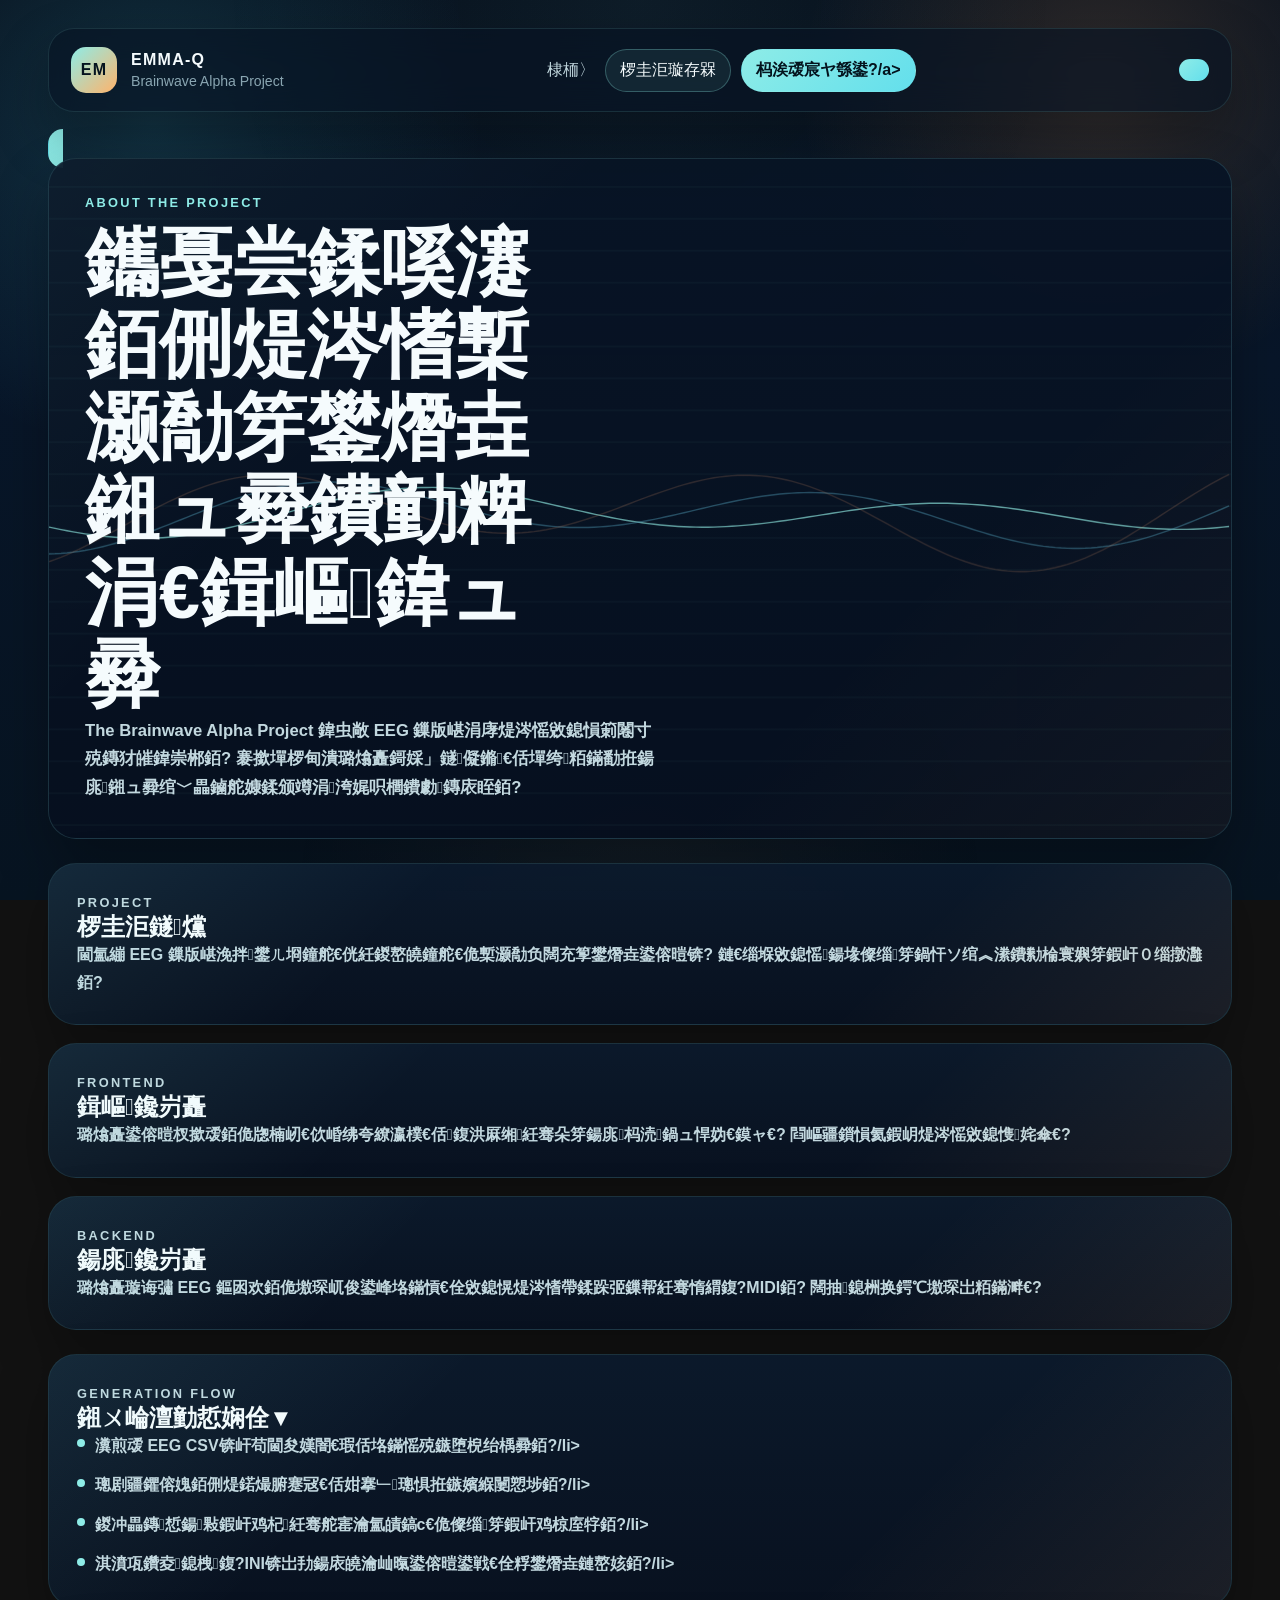
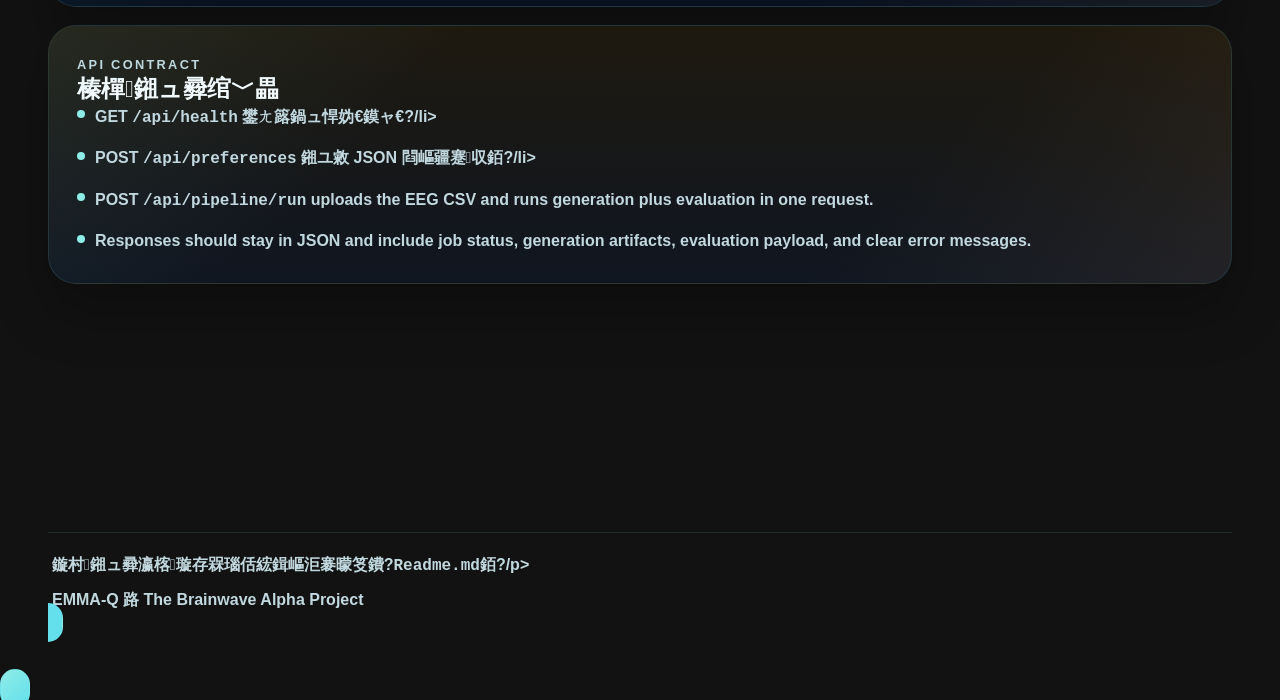
==== about.html @ f320ea66 "Initial frontend deploy-ready commit" ====
﻿<!DOCTYPE html>
<html lang="zh-CN">
<head>
    <meta charset="UTF-8">
    <meta name="viewport" content="width=device-width, initial-scale=1.0">
    <meta name="description" content="EMMA-Q 椤圭洰璇存槑涓庢帴鍙ｇ害瀹?>
    <title>EMMA-Q | 椤圭洰璇存槑</title>
    <link rel="icon" href="favicon.ico" type="image/x-icon">
    <link rel="stylesheet" href="styles.css">
    <script src="app.js" defer></script>
</head>
<body class="page page-about">
    <div class="page-shell">
        <header class="site-header">
            <a class="brand" href="welcome.html" aria-label="EMMA-Q 棣栭〉">
                <span class="brand-mark">EM</span>
                <span class="brand-copy">
                    <strong>EMMA-Q</strong>
                    <span>Brainwave Alpha Project</span>
                </span>
            </a>
            <nav class="site-nav" aria-label="涓诲鑸?>
                <a class="nav-link" href="welcome.html">棣栭〉</a>
                <a class="nav-link is-current" href="about.html" aria-current="page">椤圭洰璇存槑</a>
                <a class="nav-link nav-link--cta" href="preferences.html">杩涘叆宸ヤ綔鍙?/a>
            </nav>
        </header>

        <main class="site-main">
            <section class="page-hero page-hero--compact">
                <canvas class="hero-canvas" data-wave-canvas aria-hidden="true"></canvas>
                <div class="hero-grid hero-grid--single">
                    <div class="hero-copy" data-reveal>
                        <p class="eyebrow">About The Project</p>
                        <h1>鑴戞尝鍒嗘瀽銆侀煶涔愭槧灏勪笌鐢熸垚鎺ュ彛鐨勭粺涓€鍓嶇鍏ュ彛</h1>
                        <p class="hero-text">
                            The Brainwave Alpha Project 鍏虫敞 EEG 鏁版嵁涓庨煶涔愮敓鎴愪箣闂寸殑鏄犲皠鍏崇郴銆?                            褰撳墠椤甸潰璐熻矗鎶婇」鐩儗鏅€佸墠绔粨鏋勫拰鍚庣鎺ュ彛绾﹀畾鏀舵嫝鍒颁竴涓洿娓呮櫚鐨勮鏄庡眰銆?                        </p>
                    </div>
                </div>
            </section>

            <section class="content-section panel-grid panel-grid--three">
                <article class="panel-card" data-reveal>
                    <p class="eyebrow">Project</p>
                    <h2>椤圭洰鐩爣</h2>
                    <p>
                        閫氳繃 EEG 鏁版嵁浼拌鐢ㄦ埛鐘舵€侊紝鍐嶅皢鐘舵€佹槧灏勪负闊充箰鐢熸垚鍙傛暟锛?                        鏈€缁堢敓鎴愮鍚堟儏缁笌鍋忓ソ绾︽潫鐨勬棆寰嬩笌鍜屽０缁撴灉銆?                    </p>
                </article>
                <article class="panel-card" data-reveal>
                    <p class="eyebrow">Frontend</p>
                    <h2>鍓嶇鑱岃矗</h2>
                    <p>
                        璐熻矗鍙傛暟杈撳叆銆佹牎楠屻€佽崏绋夸繚瀛樸€佸鍑洪厤缃紝骞朵笌鍚庣杩涜鍋ュ悍妫€鏌ャ€?                        閰嶇疆鎻愪氦鍜岄煶涔愮敓鎴愯姹傘€?                    </p>
                </article>
                <article class="panel-card" data-reveal>
                    <p class="eyebrow">Backend</p>
                    <h2>鍚庣鑱岃矗</h2>
                    <p>
                        璐熻矗璇诲彇 EEG 鏂囦欢銆佹墽琛屼俊鍙峰垎鏋愩€佺敓鎴愰煶涔愭帶鍒跺弬鏁帮紝骞惰緭鍑?MIDI銆?                        闊抽鎴栦换鍔℃墽琛岀粨鏋溿€?                    </p>
                </article>
            </section>

            <section class="content-section split-section">
                <article class="panel-card" data-reveal>
                    <p class="eyebrow">Generation Flow</p>
                    <h2>鎺ㄨ崘澶勭悊娴佺▼</h2>
                    <ul class="feature-list">
                        <li>瀵煎叆 EEG CSV锛屽苟閫夋嫨闇€瑕佸垎鏋愮殑鏃堕棿绐楀彛銆?/li>
                        <li>璁剧疆鑺傛媿銆侀煶鍩熶腑蹇冦€佸姏搴﹂璁惧拰鏃嬪緥闄愬埗銆?/li>
                        <li>鍐冲畾鏄惁鍚敤鍜屽鸡杞紝骞舵寚瀹氳皟鎬с€佹儏缁笌鍜屽鸡椋庢牸銆?/li>
                        <li>淇濆瓨鑽夌鎴栧鍑?INI锛岀劧鍚庡皢瀹屾暣鍙傛暟鍙戦€佺粰鐢熸垚鏈嶅姟銆?/li>
                    </ul>
                </article>

                <article class="panel-card panel-card--accent" data-reveal>
                    <p class="eyebrow">API Contract</p>
                    <h2>榛樿鎺ュ彛绾﹀畾</h2>
                    <ul class="contract-list">
                        <li><strong>GET</strong> <code>/api/health</code> 鐢ㄤ簬鍋ュ悍妫€鏌ャ€?/li>
                        <li><strong>POST</strong> <code>/api/preferences</code> 鎺ユ敹 JSON 閰嶇疆蹇収銆?/li>
                        <li><strong>POST</strong> <code>/api/pipeline/run</code> uploads the EEG CSV and runs generation plus evaluation in one request.</li>
                        <li>Responses should stay in JSON and include job status, generation artifacts, evaluation payload, and clear error messages.</li>
                    </ul>
                </article>
            </section>

            <section class="content-section">
                <div class="section-heading" data-reveal>
                    <p class="eyebrow">Authors</p>
                    <h2>椤圭洰鎴愬憳</h2>
                </div>
                <div class="team-grid" data-reveal>
                    <article class="team-card">
                        <h3>Jinghang Bu</h3>
                        <p>Project Design</p>
                    </article>
                    <article class="team-card">
                        <h3>Dianchang Zhi</h3>
                        <p>Signal / Music Logic</p>
                    </article>
                    <article class="team-card">
                        <h3>Wei Chen</h3>
                        <p>Frontend / Interaction</p>
                    </article>
                    <article class="team-card">
                        <h3>Yanhao Gong</h3>
                        <p>System Support</p>
                    </article>
                </div>
            </section>
        </main>

        <footer class="site-footer">
            <p>鏇村鎺ュ彛瀛楁璇存槑瑙佸綋鍓嶇洰褰曚笅鐨?<code>Readme.md</code>銆?/p>
            <p>EMMA-Q 路 The Brainwave Alpha Project</p>
        </footer>
    </div>
</body>
</html>
---- styles.css ----
:root {
    --bg: #06111f;
    --bg-elevated: rgba(8, 21, 38, 0.88);
    --bg-soft: rgba(12, 28, 48, 0.72);
    --panel: rgba(10, 24, 43, 0.84);
    --panel-strong: rgba(8, 18, 34, 0.94);
    --line: rgba(142, 236, 231, 0.14);
    --line-strong: rgba(142, 236, 231, 0.32);
    --text: #f5fbfd;
    --text-soft: #c2d8df;
    --text-muted: #8aa6b2;
    --accent: #8eece7;
    --accent-strong: #45c8df;
    --accent-warm: #ffb36b;
    --danger: #ff7d7d;
    --success: #79efbc;
    --warning: #ffd37d;
    --shadow: 0 26px 56px rgba(0, 0, 0, 0.28);
    --radius-xl: 28px;
    --radius-lg: 20px;
    --radius-md: 14px;
    --radius-sm: 10px;
    --max-width: 1280px;
    --font-display: "Aptos Display", "Segoe UI", "PingFang SC", "Hiragino Sans GB", "Microsoft YaHei", sans-serif;
    --font-body: "Aptos", "Segoe UI", "PingFang SC", "Hiragino Sans GB", "Microsoft YaHei", sans-serif;
    --font-mono: "Cascadia Code", "JetBrains Mono", "SFMono-Regular", Consolas, monospace;
    color-scheme: dark;
}

* {
    box-sizing: border-box;
}

html {
    scroll-behavior: smooth;
}

body {
    margin: 0;
    min-height: 100vh;
    font-family: var(--font-body);
    color: var(--text-soft);
    background:
        radial-gradient(circle at 12% 14%, rgba(69, 200, 223, 0.18), transparent 24%),
        radial-gradient(circle at 86% 10%, rgba(255, 179, 107, 0.16), transparent 22%),
        linear-gradient(180deg, #07101d 0%, #081629 40%, #071421 100%);
    background-attachment: fixed;
}

body::before,
body::after {
    content: "";
    position: fixed;
    inset: 0;
    pointer-events: none;
    z-index: 0;
}

body::before {
    background:
        linear-gradient(rgba(255, 255, 255, 0.025) 1px, transparent 1px),
        linear-gradient(90deg, rgba(255, 255, 255, 0.025) 1px, transparent 1px);
    background-size: 44px 44px;
    mask-image: linear-gradient(180deg, rgba(0, 0, 0, 0.5), transparent 88%);
    opacity: 0.18;
}

body::after {
    background:
        radial-gradient(circle at 50% 0%, rgba(142, 236, 231, 0.06), transparent 38%),
        radial-gradient(circle at 50% 100%, rgba(255, 179, 107, 0.05), transparent 32%);
}

a {
    color: inherit;
    text-decoration: none;
}

button,
input,
select {
    font: inherit;
}

code,
pre {
    font-family: var(--font-mono);
}

.page-shell {
    position: relative;
    z-index: 1;
    min-height: 100vh;
    padding: 28px clamp(18px, 4vw, 48px) 48px;
}

.site-header {
    display: flex;
    align-items: center;
    justify-content: space-between;
    gap: 20px;
    width: min(100%, var(--max-width));
    margin: 0 auto 28px;
    padding: 18px 22px;
    border: 1px solid rgba(142, 236, 231, 0.12);
    border-radius: calc(var(--radius-lg) + 6px);
    background: rgba(8, 18, 34, 0.62);
    backdrop-filter: blur(16px);
    box-shadow: var(--shadow);
}

.brand {
    display: inline-flex;
    align-items: center;
    gap: 14px;
}

.brand-mark {
    display: grid;
    place-items: center;
    width: 46px;
    height: 46px;
    border-radius: 15px;
    color: #04131f;
    font-weight: 800;
    letter-spacing: 0.08em;
    background: linear-gradient(135deg, var(--accent) 0%, var(--accent-warm) 100%);
}

.brand-copy {
    display: flex;
    flex-direction: column;
    gap: 4px;
}

.brand-copy strong {
    color: var(--text);
    font-size: 1rem;
    letter-spacing: 0.08em;
}

.brand-copy span {
    color: var(--text-muted);
    font-size: 0.88rem;
}

.site-nav {
    display: flex;
    align-items: center;
    gap: 10px;
    flex-wrap: wrap;
}

.nav-link {
    padding: 10px 14px;
    border-radius: 999px;
    border: 1px solid transparent;
    color: var(--text-muted);
    transition: color 0.2s ease, border-color 0.2s ease, background 0.2s ease, transform 0.2s ease;
}

.nav-link:hover,
.nav-link:focus-visible {
    color: var(--text);
    border-color: rgba(142, 236, 231, 0.22);
    background: rgba(255, 255, 255, 0.03);
    transform: translateY(-1px);
}

.nav-link.is-current {
    color: var(--text);
    border-color: rgba(142, 236, 231, 0.28);
    background: rgba(142, 236, 231, 0.08);
}

.nav-link--cta {
    color: #03131d;
    font-weight: 700;
    background: linear-gradient(135deg, var(--accent) 0%, #63dfec 100%);
}

.site-main {
    display: flex;
    flex-direction: column;
    gap: 24px;
    width: min(100%, var(--max-width));
    margin: 0 auto;
}

.page-hero,
.panel-card,
.panel,
.summary-card {
    position: relative;
    overflow: hidden;
    border: 1px solid var(--line);
    border-radius: var(--radius-xl);
    background: linear-gradient(180deg, rgba(11, 26, 45, 0.92), rgba(8, 18, 34, 0.9));
    box-shadow: var(--shadow);
}

.page-hero::before,
.panel-card::before,
.panel::before,
.summary-card::before {
    content: "";
    position: absolute;
    inset: 0;
    pointer-events: none;
    background: linear-gradient(135deg, rgba(142, 236, 231, 0.08), transparent 30%, transparent 70%, rgba(255, 179, 107, 0.08));
}

.page-hero {
    padding: 36px;
    min-height: 360px;
}

.page-hero--compact {
    min-height: 260px;
}

.hero-canvas {
    position: absolute;
    inset: 0;
    width: 100%;
    height: 100%;
    opacity: 0.75;
}

.hero-grid {
    position: relative;
    z-index: 1;
    display: grid;
    grid-template-columns: minmax(0, 1.45fr) minmax(300px, 0.9fr);
    gap: 24px;
    align-items: start;
}

.hero-grid--single {
    grid-template-columns: 1fr;
}

.hero-copy,
.hero-panel {
    position: relative;
    z-index: 1;
}

.hero-copy h1,
.hero-panel h2,
.panel-card h2,
.panel h2,
.summary-card h2,
.summary-card h3,
.section-heading h2,
.timeline-step h3,
.team-card h3 {
    margin: 0;
    color: var(--text);
    font-family: var(--font-display);
    font-weight: 700;
    line-height: 1.12;
}

.hero-copy h1 {
    font-size: clamp(2.35rem, 6vw, 4.6rem);
    max-width: 12ch;
}

.hero-panel,
.panel-card,
.summary-card {
    padding: 26px;
}

.hero-panel {
    align-self: stretch;
    background: rgba(8, 18, 34, 0.5);
}

.eyebrow {
    margin: 0 0 12px;
    color: var(--accent);
    letter-spacing: 0.18em;
    text-transform: uppercase;
    font-size: 0.8rem;
    font-weight: 700;
}

.hero-text,
.panel-card p,
.panel-text,
.feature-list li,
.contract-list li,
.timeline-step p,
.team-card p,
.site-footer p,
.status-copy,
.note-inline,
.field-hint {
    margin: 0;
    color: var(--text-soft);
    line-height: 1.72;
}

.hero-text {
    max-width: 62ch;
    font-size: 1.04rem;
}

.hero-actions,
.action-row {
    display: flex;
    flex-wrap: wrap;
    gap: 12px;
    margin-top: 26px;
}

.btn {
    display: inline-flex;
    align-items: center;
    justify-content: center;
    gap: 8px;
    min-height: 46px;
    padding: 12px 18px;
    border: 1px solid transparent;
    border-radius: 999px;
    cursor: pointer;
    font-weight: 700;
    letter-spacing: 0.01em;
    transition: transform 0.2s ease, box-shadow 0.2s ease, background 0.2s ease, border-color 0.2s ease, color 0.2s ease;
}

.btn:hover,
.btn:focus-visible {
    transform: translateY(-2px);
    box-shadow: 0 12px 28px rgba(0, 0, 0, 0.24);
}

.btn:disabled {
    opacity: 0.55;
    cursor: not-allowed;
    transform: none;
    box-shadow: none;
}

.btn--primary {
    color: #03131d;
    background: linear-gradient(135deg, var(--accent) 0%, var(--accent-strong) 100%);
}

.btn--secondary {
    color: var(--text);
    border-color: rgba(142, 236, 231, 0.2);
    background: rgba(255, 255, 255, 0.04);
}

.btn--ghost {
    color: var(--text-soft);
    border-color: rgba(255, 255, 255, 0.08);
    background: rgba(255, 255, 255, 0.03);
}

.btn--danger {
    color: #fff6f6;
    border-color: rgba(255, 125, 125, 0.24);
    background: rgba(255, 125, 125, 0.14);
}

.btn--wide {
    min-width: 176px;
}

.metric-row,
.panel-grid,
.timeline,
.split-section,
.team-grid {
    display: grid;
    gap: 18px;
}

.metric-row {
    position: relative;
    z-index: 1;
    margin-top: 26px;
    grid-template-columns: repeat(4, minmax(0, 1fr));
}

.metric-card {
    padding: 20px;
    border-radius: var(--radius-lg);
    border: 1px solid rgba(142, 236, 231, 0.12);
    background: rgba(6, 17, 31, 0.42);
}

.metric-card span,
.timeline-index {
    display: inline-flex;
    align-items: center;
    justify-content: center;
    min-width: 42px;
    min-height: 42px;
    border-radius: 14px;
    color: #03131d;
    font-weight: 800;
    background: linear-gradient(135deg, var(--accent) 0%, var(--accent-warm) 100%);
}

.metric-card strong {
    display: block;
    margin-top: 14px;
    color: var(--text);
    font-size: 1rem;
}

.metric-card p {
    margin-top: 8px;
    color: var(--text-soft);
    line-height: 1.62;
}

.content-section {
    display: flex;
    flex-direction: column;
    gap: 18px;
}

.section-heading {
    display: flex;
    flex-direction: column;
    gap: 8px;
}

.section-heading h2 {
    font-size: clamp(1.7rem, 4vw, 2.6rem);
}

.timeline {
    grid-template-columns: repeat(4, minmax(0, 1fr));
}

.timeline-step {
    padding: 24px;
    border: 1px solid var(--line);
    border-radius: var(--radius-lg);
    background: rgba(8, 18, 34, 0.66);
}

.timeline-step h3 {
    margin-top: 16px;
    font-size: 1.15rem;
}

.timeline-step p {
    margin-top: 10px;
}

.split-section {
    grid-template-columns: repeat(2, minmax(0, 1fr));
}

.panel-grid--three {
    grid-template-columns: repeat(3, minmax(0, 1fr));
}

.panel-card {
    padding: 28px;
}

.panel-card--accent {
    background: linear-gradient(180deg, rgba(31, 26, 15, 0.92), rgba(16, 23, 35, 0.92));
}

.feature-list,
.contract-list,
.summary-list {
    margin: 0;
    padding: 0;
    list-style: none;
}

.feature-list,
.contract-list {
    display: flex;
    flex-direction: column;
    gap: 12px;
}

.feature-list li,
.contract-list li {
    position: relative;
    padding-left: 18px;
}

.feature-list li::before,
.contract-list li::before {
    content: "";
    position: absolute;
    left: 0;
    top: 0.72em;
    width: 8px;
    height: 8px;
    border-radius: 999px;
    background: var(--accent);
    transform: translateY(-50%);
}

.team-grid {
    grid-template-columns: repeat(4, minmax(0, 1fr));
}

.team-card {
    padding: 20px;
    border: 1px solid var(--line);
    border-radius: var(--radius-lg);
    background: rgba(8, 18, 34, 0.66);
}

.team-card h3 {
    font-size: 1.05rem;
}

.team-card p {
    margin-top: 8px;
    color: var(--text-muted);
}

.site-footer {
    width: min(100%, var(--max-width));
    margin: 28px auto 0;
    padding: 18px 4px 0;
    border-top: 1px solid rgba(142, 236, 231, 0.12);
}

.site-footer p + p {
    margin-top: 6px;
}

.workspace-grid {
    display: grid;
    grid-template-columns: minmax(0, 1.85fr) minmax(300px, 0.92fr);
    gap: 22px;
    align-items: start;
}

.workspace-main {
    display: flex;
    flex-direction: column;
    gap: 18px;
}

.workspace-side {
    position: sticky;
    top: 24px;
    display: flex;
    flex-direction: column;
    gap: 18px;
}

.section-nav {
    display: flex;
    flex-wrap: wrap;
    gap: 10px;
}

.section-chip {
    padding: 10px 14px;
    border-radius: 999px;
    color: var(--text-muted);
    border: 1px solid rgba(255, 255, 255, 0.08);
    background: rgba(255, 255, 255, 0.03);
}

.section-chip:hover,
.section-chip:focus-visible {
    color: var(--text);
    border-color: rgba(142, 236, 231, 0.24);
    background: rgba(142, 236, 231, 0.08);
}

.panel {
    padding: 28px;
}

.panel-header {
    position: relative;
    z-index: 1;
    display: flex;
    justify-content: space-between;
    gap: 18px;
    align-items: flex-start;
    margin-bottom: 22px;
}

.panel-heading {
    display: flex;
    flex-direction: column;
    gap: 8px;
    max-width: 62ch;
}

.panel-heading h2 {
    font-size: 1.45rem;
}

.panel-tags {
    display: flex;
    flex-wrap: wrap;
    gap: 8px;
}

.tag {
    display: inline-flex;
    align-items: center;
    gap: 6px;
    min-height: 32px;
    padding: 6px 10px;
    border-radius: 999px;
    color: var(--text);
    font-size: 0.88rem;
    border: 1px solid rgba(142, 236, 231, 0.14);
    background: rgba(142, 236, 231, 0.08);
}

.field-grid,
.execution-grid,
.stack,
.check-grid {
    display: grid;
    gap: 16px;
}

.field-grid {
    grid-template-columns: repeat(2, minmax(0, 1fr));
}

.field {
    position: relative;
    z-index: 1;
    display: flex;
    flex-direction: column;
    gap: 10px;
    padding: 18px;
    border-radius: var(--radius-lg);
    border: 1px solid rgba(255, 255, 255, 0.06);
    background: rgba(255, 255, 255, 0.03);
    transition: transform 0.18s ease, border-color 0.18s ease, background 0.18s ease;
}

.field:hover,
.field:focus-within {
    transform: translateY(-1px);
    border-color: rgba(142, 236, 231, 0.16);
    background: rgba(255, 255, 255, 0.045);
}

.field.full-width {
    grid-column: 1 / -1;
}

.field.is-disabled {
    opacity: 0.48;
}

.field.is-disabled:hover,
.field.is-disabled:focus-within {
    transform: none;
}

.field-label {
    display: flex;
    align-items: center;
    justify-content: space-between;
    gap: 10px;
    color: var(--text);
    font-weight: 600;
}

.value-chip {
    display: inline-flex;
    align-items: center;
    min-height: 28px;
    padding: 4px 10px;
    border-radius: 999px;
    color: var(--accent);
    font-size: 0.84rem;
    background: rgba(142, 236, 231, 0.08);
    border: 1px solid rgba(142, 236, 231, 0.14);
}

.field-hint {
    color: var(--text-muted);
    font-size: 0.88rem;
}

.field input[type="number"],
.field input[type="text"],
.field select {
    width: 100%;
    min-height: 46px;
    padding: 12px 14px;
    color: var(--text);
    border: 1px solid rgba(255, 255, 255, 0.08);
    border-radius: var(--radius-md);
    background: rgba(3, 11, 20, 0.54);
    outline: none;
    transition: border-color 0.18s ease, box-shadow 0.18s ease, background 0.18s ease;
}

.field input[type="number"]:focus,
.field input[type="text"]:focus,
.field select:focus {
    border-color: rgba(142, 236, 231, 0.38);
    box-shadow: 0 0 0 3px rgba(142, 236, 231, 0.1);
    background: rgba(4, 13, 24, 0.78);
}

.field select option {
    color: #fff;
    background: #091625;
}

.field input[type="range"] {
    width: 100%;
    height: 8px;
    margin: 6px 0 0;
    border-radius: 999px;
    background: linear-gradient(90deg, rgba(142, 236, 231, 0.18), rgba(255, 179, 107, 0.18));
    outline: none;
    appearance: none;
}

.field input[type="range"]::-webkit-slider-thumb {
    width: 18px;
    height: 18px;
    border: 0;
    border-radius: 999px;
    background: linear-gradient(135deg, var(--accent) 0%, var(--accent-warm) 100%);
    box-shadow: 0 4px 12px rgba(0, 0, 0, 0.3);
    appearance: none;
    cursor: pointer;
}

.field input[type="range"]::-moz-range-thumb {
    width: 18px;
    height: 18px;
    border: 0;
    border-radius: 999px;
    background: linear-gradient(135deg, var(--accent) 0%, var(--accent-warm) 100%);
    box-shadow: 0 4px 12px rgba(0, 0, 0, 0.3);
    cursor: pointer;
}

.field input[type="checkbox"] {
    width: 18px;
    height: 18px;
    accent-color: var(--accent);
}

.field.checkbox-field {
    flex-direction: row;
    align-items: center;
}

.field.checkbox-field .field-copy {
    display: flex;
    flex-direction: column;
    gap: 4px;
}

.drop-zone {
    position: relative;
    display: grid;
    place-items: center;
    min-height: 152px;
    padding: 20px;
    border: 1.5px dashed rgba(142, 236, 231, 0.28);
    border-radius: var(--radius-lg);
    background:
        radial-gradient(circle at top, rgba(142, 236, 231, 0.1), transparent 55%),
        rgba(8, 18, 34, 0.58);
    text-align: center;
    transition: border-color 0.18s ease, background 0.18s ease, transform 0.18s ease;
}

.drop-zone:hover,
.drop-zone:focus-within,
.drop-zone.dragover {
    border-color: rgba(142, 236, 231, 0.48);
    background:
        radial-gradient(circle at top, rgba(142, 236, 231, 0.14), transparent 55%),
        rgba(8, 18, 34, 0.72);
    transform: translateY(-1px);
}

.drop-zone input[type="file"] {
    position: absolute;
    inset: 0;
    opacity: 0;
    cursor: pointer;
}

.drop-zone-copy {
    display: flex;
    flex-direction: column;
    gap: 6px;
}

.drop-zone-copy strong {
    color: var(--text);
    font-size: 1.02rem;
}

.drop-zone-copy span {
    color: var(--text-muted);
    line-height: 1.55;
}

.field-error {
    display: none;
    padding: 10px 12px;
    border-radius: var(--radius-md);
    color: #ffd1d1;
    background: rgba(255, 125, 125, 0.12);
    border: 1px solid rgba(255, 125, 125, 0.18);
    font-size: 0.88rem;
    line-height: 1.5;
}

.field-error.is-visible {
    display: block;
}

.summary-card h2,
.summary-card h3 {
    font-size: 1.28rem;
}

.summary-list {
    display: flex;
    flex-direction: column;
    gap: 10px;
    margin-top: 18px;
}

.summary-list li {
    display: flex;
    justify-content: space-between;
    gap: 12px;
    padding: 12px 14px;
    border-radius: var(--radius-md);
    background: rgba(255, 255, 255, 0.03);
    border: 1px solid rgba(255, 255, 255, 0.05);
}

.summary-list strong {
    color: var(--text);
    min-width: 72px;
}

.summary-list span {
    color: var(--text-soft);
    text-align: right;
}

.check-grid {
    margin-top: 18px;
}

.check-card {
    padding: 14px;
    border-radius: var(--radius-md);
    border: 1px solid rgba(255, 255, 255, 0.05);
    background: rgba(255, 255, 255, 0.03);
}

.check-card strong {
    display: block;
    margin-top: 10px;
    color: var(--text);
}

.check-card p {
    margin-top: 6px;
    color: var(--text-muted);
    line-height: 1.6;
}

.status-pill {
    display: inline-flex;
    align-items: center;
    min-height: 26px;
    padding: 4px 10px;
    border-radius: 999px;
    font-size: 0.8rem;
    font-weight: 700;
    border: 1px solid rgba(255, 255, 255, 0.08);
    background: rgba(255, 255, 255, 0.04);
}

.status-pill--success {
    color: var(--success);
    border-color: rgba(121, 239, 188, 0.22);
    background: rgba(121, 239, 188, 0.1);
}

.status-pill--warning {
    color: var(--warning);
    border-color: rgba(255, 211, 125, 0.22);
    background: rgba(255, 211, 125, 0.1);
}

.status-pill--error {
    color: #ffc7c7;
    border-color: rgba(255, 125, 125, 0.22);
    background: rgba(255, 125, 125, 0.12);
}

.status-pill--neutral {
    color: var(--text-soft);
}

.execution-grid {
    grid-template-columns: minmax(0, 1.2fr) minmax(0, 1fr);
}

.stack {
    grid-template-columns: 1fr;
}

.status-banner,
.response-card,
.code-preview {
    position: relative;
    z-index: 1;
    padding: 16px 18px;
    border-radius: var(--radius-lg);
    border: 1px solid rgba(255, 255, 255, 0.06);
    background: rgba(255, 255, 255, 0.03);
}

.status-banner {
    color: var(--text-soft);
}

.status-banner[data-tone="success"] {
    color: #d7fff0;
    border-color: rgba(121, 239, 188, 0.2);
    background: rgba(121, 239, 188, 0.1);
}

.status-banner[data-tone="warning"] {
    color: #fff3cf;
    border-color: rgba(255, 211, 125, 0.2);
    background: rgba(255, 211, 125, 0.1);
}

.status-banner[data-tone="error"] {
    color: #ffd5d5;
    border-color: rgba(255, 125, 125, 0.2);
    background: rgba(255, 125, 125, 0.1);
}

.response-card h3 {
    margin: 0 0 10px;
    color: var(--text);
    font-size: 1rem;
}

.response-summary {
    margin-bottom: 16px;
}

.response-links {
    margin: 0 0 16px;
    padding-left: 0;
}

.response-links a {
    color: var(--accent);
}

.response-card pre,
.code-preview {
    margin: 0;
    white-space: pre-wrap;
    word-break: break-word;
    color: #d6f2ff;
    font-size: 0.86rem;
    line-height: 1.65;
}

.note-inline {
    margin-top: 14px;
    color: var(--text-muted);
    font-size: 0.9rem;
}

[data-reveal] {
    opacity: 0;
    transform: translateY(18px);
    transition:
        opacity 0.45s ease var(--reveal-delay, 0ms),
        transform 0.45s ease var(--reveal-delay, 0ms);
}

[data-reveal].is-visible {
    opacity: 1;
    transform: translateY(0);
}

@media (max-width: 1140px) {
    .hero-grid,
    .workspace-grid,
    .execution-grid,
    .split-section,
    .panel-grid--three {
        grid-template-columns: 1fr;
    }

    .metric-row {
        grid-template-columns: repeat(2, minmax(0, 1fr));
    }

    .timeline,
    .team-grid {
        grid-template-columns: repeat(2, minmax(0, 1fr));
    }

    .workspace-side {
        position: static;
    }
}

@media (max-width: 820px) {
    .page-shell {
        padding: 18px 14px 32px;
    }

    .site-header {
        padding: 16px;
    }

    .site-header,
    .field-grid,
    .timeline,
    .team-grid,
    .metric-row {
        grid-template-columns: 1fr;
    }

    .site-header {
        flex-direction: column;
        align-items: flex-start;
    }

    .page-hero,
    .panel,
    .panel-card,
    .summary-card {
        padding: 22px;
    }

    .hero-copy h1 {
        font-size: clamp(2rem, 10vw, 3.2rem);
    }

    .field.full-width {
        grid-column: auto;
    }
}

@media (max-width: 560px) {
    .nav-link,
    .btn {
        width: 100%;
    }

    .site-nav,
    .hero-actions,
    .action-row,
    .section-nav {
        width: 100%;
    }

    .site-nav,
    .hero-actions,
    .action-row {
        flex-direction: column;
    }

    .metric-card,
    .timeline-step,
    .team-card {
        padding: 18px;
    }

    .summary-list li {
        flex-direction: column;
        align-items: flex-start;
    }

    .summary-list span {
        text-align: left;
    }
}
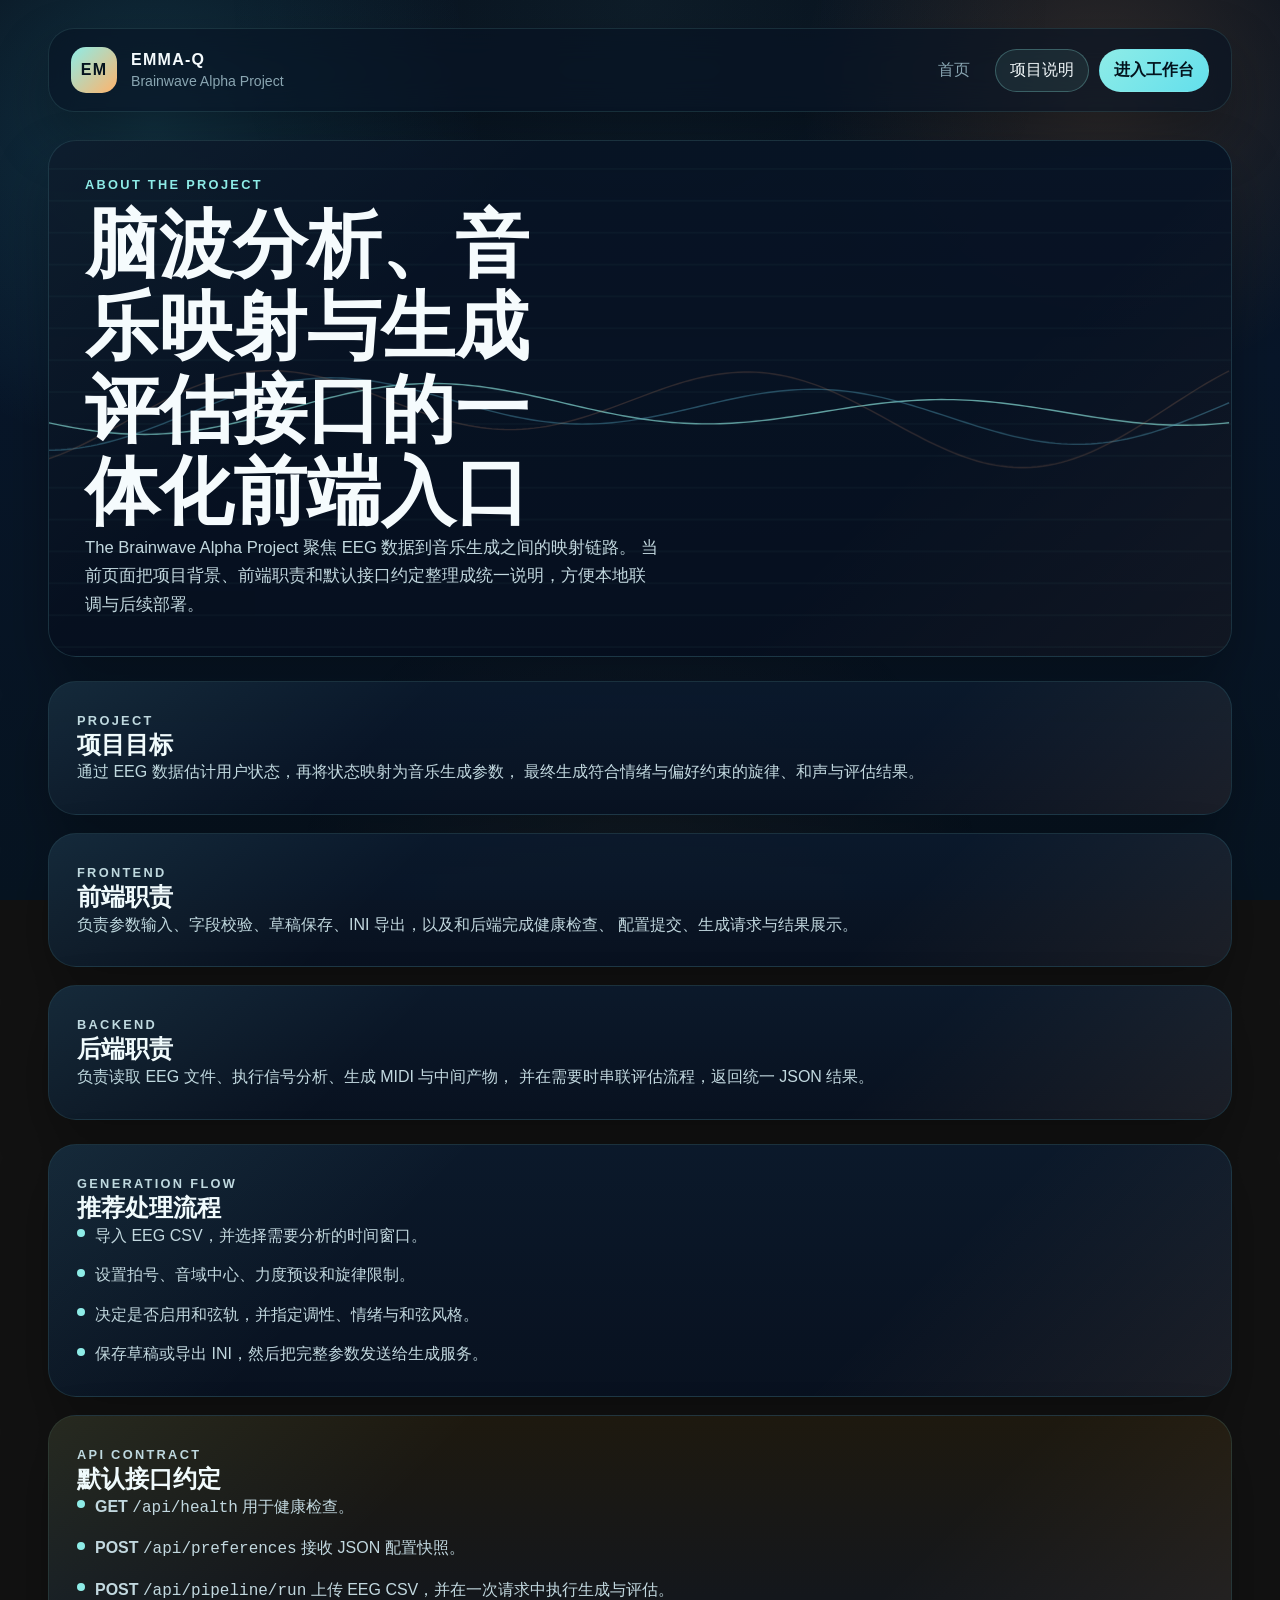
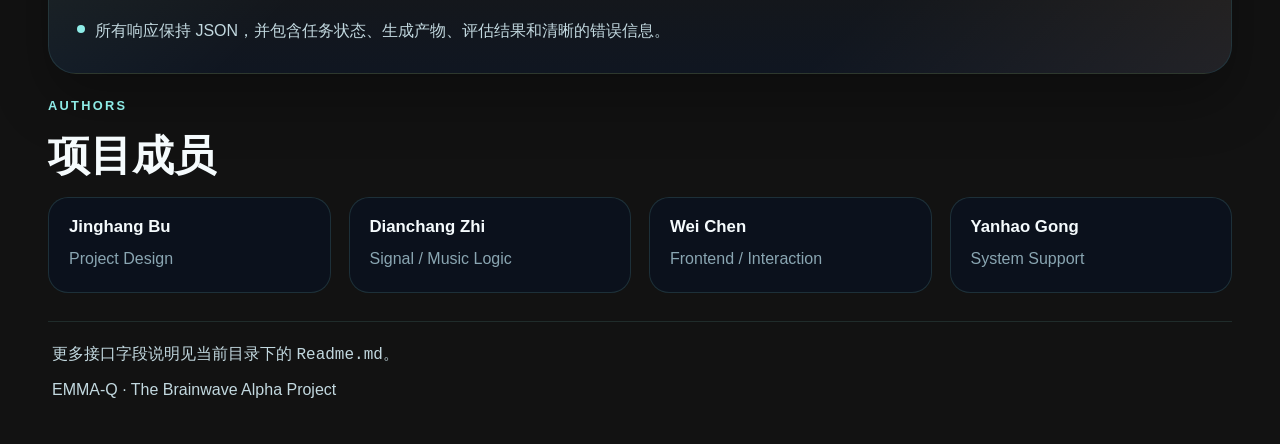
==== commit 135e25e2: "Fix text encoding and UTF-8 charset for Pages deployment" ====
--- a/about.html
+++ b/about.html
@@ -1,10 +1,10 @@
-﻿<!DOCTYPE html>
+<!DOCTYPE html>
 <html lang="zh-CN">
 <head>
     <meta charset="UTF-8">
     <meta name="viewport" content="width=device-width, initial-scale=1.0">
-    <meta name="description" content="EMMA-Q 椤圭洰璇存槑涓庢帴鍙ｇ害瀹?>
-    <title>EMMA-Q | 椤圭洰璇存槑</title>
+    <meta name="description" content="EMMA-Q 项目说明与接口约定">
+    <title>EMMA-Q | 项目说明</title>
     <link rel="icon" href="favicon.ico" type="image/x-icon">
     <link rel="stylesheet" href="styles.css">
     <script src="app.js" defer></script>
@@ -12,17 +12,17 @@
 <body class="page page-about">
     <div class="page-shell">
         <header class="site-header">
-            <a class="brand" href="welcome.html" aria-label="EMMA-Q 棣栭〉">
+            <a class="brand" href="welcome.html" aria-label="EMMA-Q 首页">
                 <span class="brand-mark">EM</span>
                 <span class="brand-copy">
                     <strong>EMMA-Q</strong>
                     <span>Brainwave Alpha Project</span>
                 </span>
             </a>
-            <nav class="site-nav" aria-label="涓诲鑸?>
-                <a class="nav-link" href="welcome.html">棣栭〉</a>
-                <a class="nav-link is-current" href="about.html" aria-current="page">椤圭洰璇存槑</a>
-                <a class="nav-link nav-link--cta" href="preferences.html">杩涘叆宸ヤ綔鍙?/a>
+            <nav class="site-nav" aria-label="主导航">
+                <a class="nav-link" href="welcome.html">首页</a>
+                <a class="nav-link is-current" href="about.html" aria-current="page">项目说明</a>
+                <a class="nav-link nav-link--cta" href="preferences.html">进入工作台</a>
             </nav>
         </header>
 
@@ -32,9 +32,11 @@
                 <div class="hero-grid hero-grid--single">
                     <div class="hero-copy" data-reveal>
                         <p class="eyebrow">About The Project</p>
-                        <h1>鑴戞尝鍒嗘瀽銆侀煶涔愭槧灏勪笌鐢熸垚鎺ュ彛鐨勭粺涓€鍓嶇鍏ュ彛</h1>
+                        <h1>脑波分析、音乐映射与生成评估接口的一体化前端入口</h1>
                         <p class="hero-text">
-                            The Brainwave Alpha Project 鍏虫敞 EEG 鏁版嵁涓庨煶涔愮敓鎴愪箣闂寸殑鏄犲皠鍏崇郴銆?                            褰撳墠椤甸潰璐熻矗鎶婇」鐩儗鏅€佸墠绔粨鏋勫拰鍚庣鎺ュ彛绾﹀畾鏀舵嫝鍒颁竴涓洿娓呮櫚鐨勮鏄庡眰銆?                        </p>
+                            The Brainwave Alpha Project 聚焦 EEG 数据到音乐生成之间的映射链路。
+                            当前页面把项目背景、前端职责和默认接口约定整理成统一说明，方便本地联调与后续部署。
+                        </p>
                     </div>
                 </div>
             </section>
@@ -42,44 +44,50 @@
             <section class="content-section panel-grid panel-grid--three">
                 <article class="panel-card" data-reveal>
                     <p class="eyebrow">Project</p>
-                    <h2>椤圭洰鐩爣</h2>
+                    <h2>项目目标</h2>
                     <p>
-                        閫氳繃 EEG 鏁版嵁浼拌鐢ㄦ埛鐘舵€侊紝鍐嶅皢鐘舵€佹槧灏勪负闊充箰鐢熸垚鍙傛暟锛?                        鏈€缁堢敓鎴愮鍚堟儏缁笌鍋忓ソ绾︽潫鐨勬棆寰嬩笌鍜屽０缁撴灉銆?                    </p>
+                        通过 EEG 数据估计用户状态，再将状态映射为音乐生成参数，
+                        最终生成符合情绪与偏好约束的旋律、和声与评估结果。
+                    </p>
                 </article>
                 <article class="panel-card" data-reveal>
                     <p class="eyebrow">Frontend</p>
-                    <h2>鍓嶇鑱岃矗</h2>
+                    <h2>前端职责</h2>
                     <p>
-                        璐熻矗鍙傛暟杈撳叆銆佹牎楠屻€佽崏绋夸繚瀛樸€佸鍑洪厤缃紝骞朵笌鍚庣杩涜鍋ュ悍妫€鏌ャ€?                        閰嶇疆鎻愪氦鍜岄煶涔愮敓鎴愯姹傘€?                    </p>
+                        负责参数输入、字段校验、草稿保存、INI 导出，以及和后端完成健康检查、
+                        配置提交、生成请求与结果展示。
+                    </p>
                 </article>
                 <article class="panel-card" data-reveal>
                     <p class="eyebrow">Backend</p>
-                    <h2>鍚庣鑱岃矗</h2>
+                    <h2>后端职责</h2>
                     <p>
-                        璐熻矗璇诲彇 EEG 鏂囦欢銆佹墽琛屼俊鍙峰垎鏋愩€佺敓鎴愰煶涔愭帶鍒跺弬鏁帮紝骞惰緭鍑?MIDI銆?                        闊抽鎴栦换鍔℃墽琛岀粨鏋溿€?                    </p>
+                        负责读取 EEG 文件、执行信号分析、生成 MIDI 与中间产物，
+                        并在需要时串联评估流程，返回统一 JSON 结果。
+                    </p>
                 </article>
             </section>
 
             <section class="content-section split-section">
                 <article class="panel-card" data-reveal>
                     <p class="eyebrow">Generation Flow</p>
-                    <h2>鎺ㄨ崘澶勭悊娴佺▼</h2>
+                    <h2>推荐处理流程</h2>
                     <ul class="feature-list">
-                        <li>瀵煎叆 EEG CSV锛屽苟閫夋嫨闇€瑕佸垎鏋愮殑鏃堕棿绐楀彛銆?/li>
-                        <li>璁剧疆鑺傛媿銆侀煶鍩熶腑蹇冦€佸姏搴﹂璁惧拰鏃嬪緥闄愬埗銆?/li>
-                        <li>鍐冲畾鏄惁鍚敤鍜屽鸡杞紝骞舵寚瀹氳皟鎬с€佹儏缁笌鍜屽鸡椋庢牸銆?/li>
-                        <li>淇濆瓨鑽夌鎴栧鍑?INI锛岀劧鍚庡皢瀹屾暣鍙傛暟鍙戦€佺粰鐢熸垚鏈嶅姟銆?/li>
+                        <li>导入 EEG CSV，并选择需要分析的时间窗口。</li>
+                        <li>设置拍号、音域中心、力度预设和旋律限制。</li>
+                        <li>决定是否启用和弦轨，并指定调性、情绪与和弦风格。</li>
+                        <li>保存草稿或导出 INI，然后把完整参数发送给生成服务。</li>
                     </ul>
                 </article>
 
                 <article class="panel-card panel-card--accent" data-reveal>
                     <p class="eyebrow">API Contract</p>
-                    <h2>榛樿鎺ュ彛绾﹀畾</h2>
+                    <h2>默认接口约定</h2>
                     <ul class="contract-list">
-                        <li><strong>GET</strong> <code>/api/health</code> 鐢ㄤ簬鍋ュ悍妫€鏌ャ€?/li>
-                        <li><strong>POST</strong> <code>/api/preferences</code> 鎺ユ敹 JSON 閰嶇疆蹇収銆?/li>
-                        <li><strong>POST</strong> <code>/api/pipeline/run</code> uploads the EEG CSV and runs generation plus evaluation in one request.</li>
-                        <li>Responses should stay in JSON and include job status, generation artifacts, evaluation payload, and clear error messages.</li>
+                        <li><strong>GET</strong> <code>/api/health</code> 用于健康检查。</li>
+                        <li><strong>POST</strong> <code>/api/preferences</code> 接收 JSON 配置快照。</li>
+                        <li><strong>POST</strong> <code>/api/pipeline/run</code> 上传 EEG CSV，并在一次请求中执行生成与评估。</li>
+                        <li>所有响应保持 JSON，并包含任务状态、生成产物、评估结果和清晰的错误信息。</li>
                     </ul>
                 </article>
             </section>
@@ -87,7 +95,7 @@
             <section class="content-section">
                 <div class="section-heading" data-reveal>
                     <p class="eyebrow">Authors</p>
-                    <h2>椤圭洰鎴愬憳</h2>
+                    <h2>项目成员</h2>
                 </div>
                 <div class="team-grid" data-reveal>
                     <article class="team-card">
@@ -111,10 +119,9 @@
         </main>
 
         <footer class="site-footer">
-            <p>鏇村鎺ュ彛瀛楁璇存槑瑙佸綋鍓嶇洰褰曚笅鐨?<code>Readme.md</code>銆?/p>
-            <p>EMMA-Q 路 The Brainwave Alpha Project</p>
+            <p>更多接口字段说明见当前目录下的 <code>Readme.md</code>。</p>
+            <p>EMMA-Q · The Brainwave Alpha Project</p>
         </footer>
     </div>
 </body>
 </html>
-
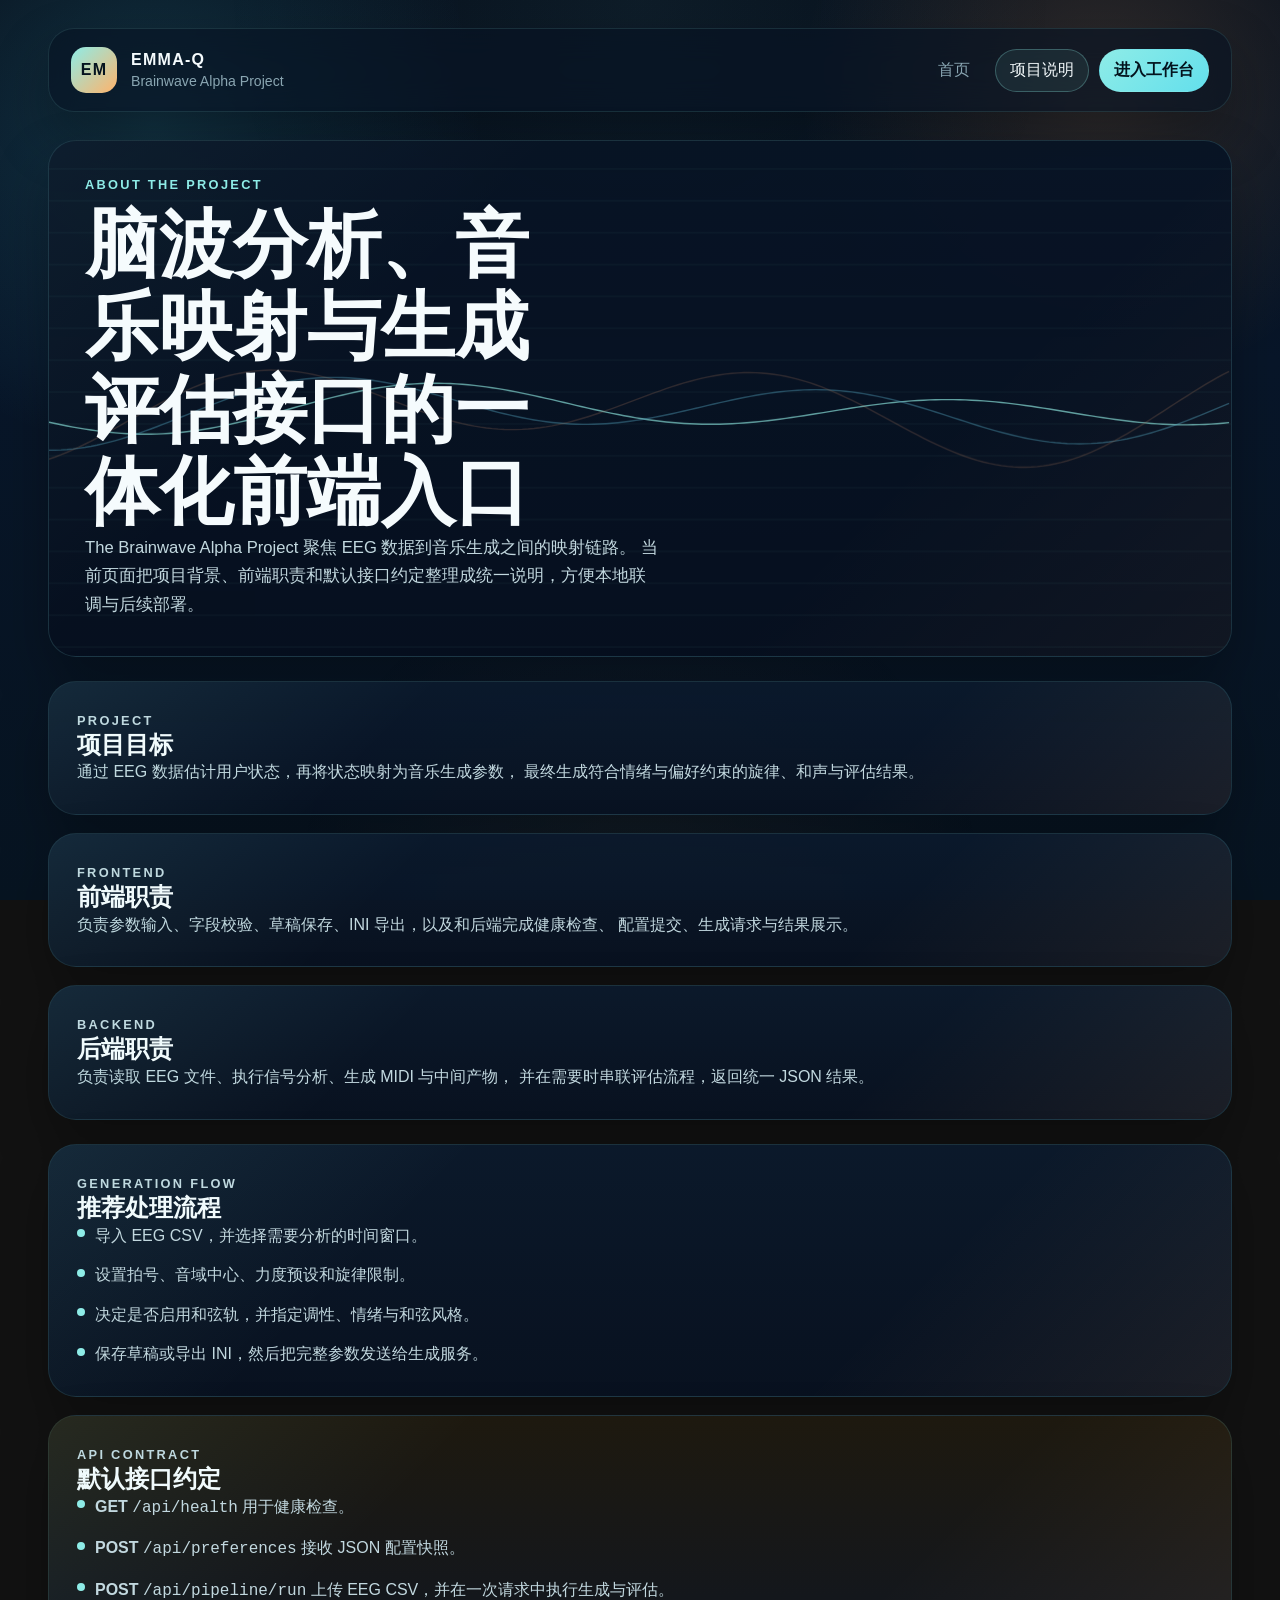
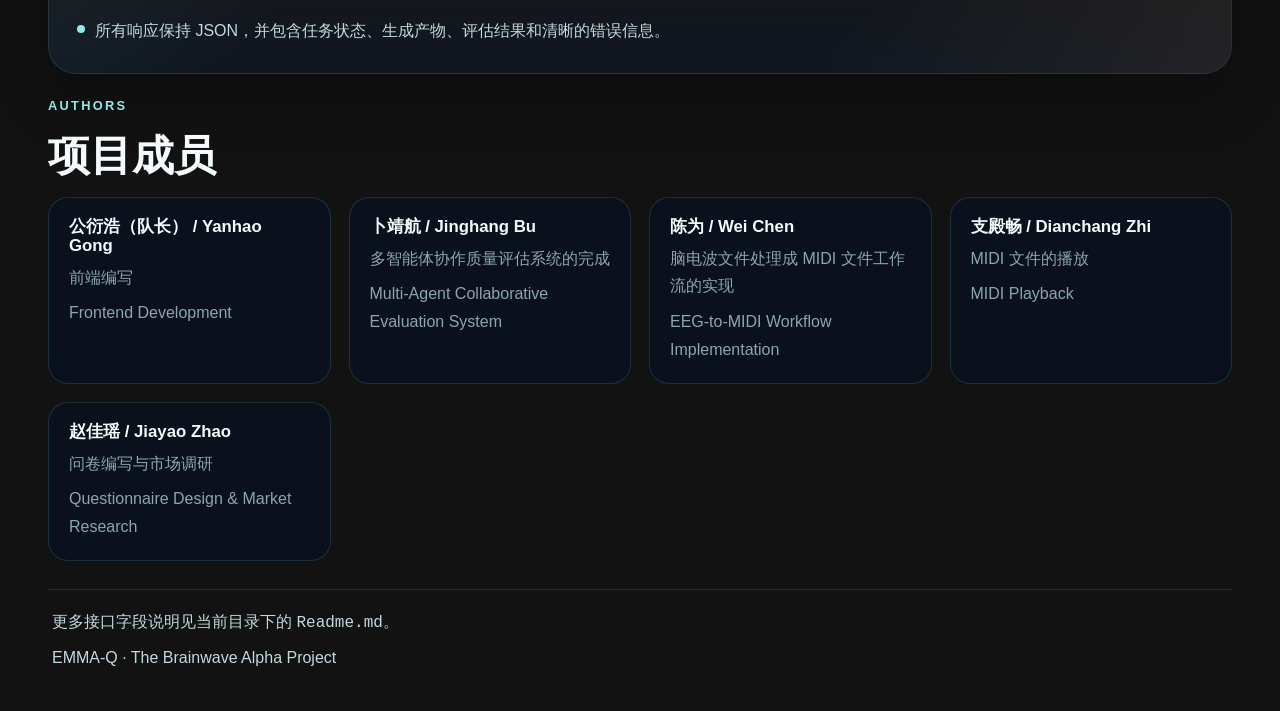
==== commit 5fb14155: "Update team section with bilingual member info and corrected order" ====
--- a/about.html
+++ b/about.html
@@ -99,20 +99,29 @@
                 </div>
                 <div class="team-grid" data-reveal>
                     <article class="team-card">
-                        <h3>Jinghang Bu</h3>
-                        <p>Project Design</p>
+                        <h3>公衍浩（队长） / Yanhao Gong</h3>
+                        <p>前端编写</p>
+                        <p>Frontend Development</p>
                     </article>
                     <article class="team-card">
-                        <h3>Dianchang Zhi</h3>
-                        <p>Signal / Music Logic</p>
+                        <h3>卜靖航 / Jinghang Bu</h3>
+                        <p>多智能体协作质量评估系统的完成</p>
+                        <p>Multi-Agent Collaborative Evaluation System</p>
                     </article>
                     <article class="team-card">
-                        <h3>Wei Chen</h3>
-                        <p>Frontend / Interaction</p>
+                        <h3>陈为 / Wei Chen</h3>
+                        <p>脑电波文件处理成 MIDI 文件工作流的实现</p>
+                        <p>EEG-to-MIDI Workflow Implementation</p>
                     </article>
                     <article class="team-card">
-                        <h3>Yanhao Gong</h3>
-                        <p>System Support</p>
+                        <h3>支殿畅 / Dianchang Zhi</h3>
+                        <p>MIDI 文件的播放</p>
+                        <p>MIDI Playback</p>
+                    </article>
+                    <article class="team-card">
+                        <h3>赵佳瑶 / Jiayao Zhao</h3>
+                        <p>问卷编写与市场调研</p>
+                        <p>Questionnaire Design &amp; Market Research</p>
                     </article>
                 </div>
             </section>
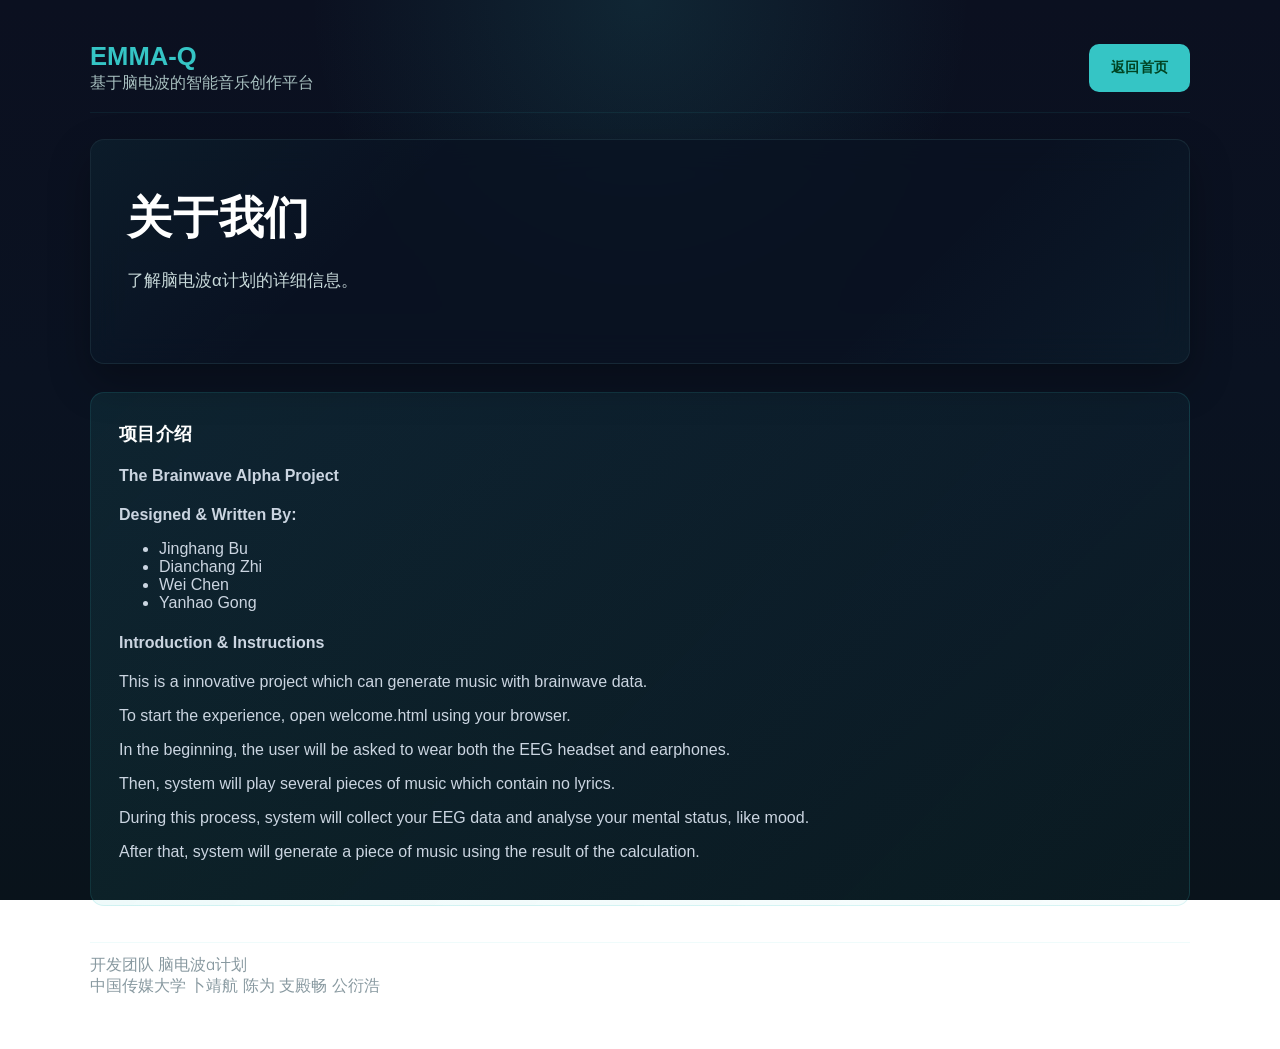
==== commit 84e86c98: "Replace old frontend with new UI and migrate working API integration" ====
--- a/about.html
+++ b/about.html
@@ -3,134 +3,107 @@
 <head>
     <meta charset="UTF-8">
     <meta name="viewport" content="width=device-width, initial-scale=1.0">
-    <meta name="description" content="EMMA-Q 项目说明与接口约定">
-    <title>EMMA-Q | 项目说明</title>
+    <meta name="description" content="关于我们">
+    <title>关于我们</title>
     <link rel="icon" href="favicon.ico" type="image/x-icon">
     <link rel="stylesheet" href="styles.css">
-    <script src="app.js" defer></script>
 </head>
-<body class="page page-about">
-    <div class="page-shell">
-        <header class="site-header">
-            <a class="brand" href="welcome.html" aria-label="EMMA-Q 首页">
-                <span class="brand-mark">EM</span>
-                <span class="brand-copy">
-                    <strong>EMMA-Q</strong>
-                    <span>Brainwave Alpha Project</span>
-                </span>
-            </a>
-            <nav class="site-nav" aria-label="主导航">
-                <a class="nav-link" href="welcome.html">首页</a>
-                <a class="nav-link is-current" href="about.html" aria-current="page">项目说明</a>
-                <a class="nav-link nav-link--cta" href="preferences.html">进入工作台</a>
+<body>
+    <div class="wrap">
+        <header>
+            <div class="brand" aria-hidden="false">
+                <h1>EMMA-Q</h1>
+                <p>基于脑电波的智能音乐创作平台</p>
+            </div>
+            <nav aria-label="主导航">
+                <a class="btn" href="welcome.html">返回首页</a>
             </nav>
         </header>
 
-        <main class="site-main">
-            <section class="page-hero page-hero--compact">
-                <canvas class="hero-canvas" data-wave-canvas aria-hidden="true"></canvas>
-                <div class="hero-grid hero-grid--single">
-                    <div class="hero-copy" data-reveal>
-                        <p class="eyebrow">About The Project</p>
-                        <h1>脑波分析、音乐映射与生成评估接口的一体化前端入口</h1>
-                        <p class="hero-text">
-                            The Brainwave Alpha Project 聚焦 EEG 数据到音乐生成之间的映射链路。
-                            当前页面把项目背景、前端职责和默认接口约定整理成统一说明，方便本地联调与后续部署。
-                        </p>
+        <main>
+            <section class="hero" aria-labelledby="about-title">
+                <canvas id="bgCanvas" role="img" aria-hidden="true"></canvas>
+                <div class="hero-content">
+                    <h2 id="about-title" class="title">关于我们</h2>
+                    <p class="subtitle">了解脑电波α计划的详细信息。</p>
+                    <div class="actions">
                     </div>
                 </div>
             </section>
 
-            <section class="content-section panel-grid panel-grid--three">
-                <article class="panel-card" data-reveal>
-                    <p class="eyebrow">Project</p>
-                    <h2>项目目标</h2>
-                    <p>
-                        通过 EEG 数据估计用户状态，再将状态映射为音乐生成参数，
-                        最终生成符合情绪与偏好约束的旋律、和声与评估结果。
-                    </p>
-                </article>
-                <article class="panel-card" data-reveal>
-                    <p class="eyebrow">Frontend</p>
-                    <h2>前端职责</h2>
-                    <p>
-                        负责参数输入、字段校验、草稿保存、INI 导出，以及和后端完成健康检查、
-                        配置提交、生成请求与结果展示。
-                    </p>
-                </article>
-                <article class="panel-card" data-reveal>
-                    <p class="eyebrow">Backend</p>
-                    <h2>后端职责</h2>
-                    <p>
-                        负责读取 EEG 文件、执行信号分析、生成 MIDI 与中间产物，
-                        并在需要时串联评估流程，返回统一 JSON 结果。
-                    </p>
-                </article>
-            </section>
-
-            <section class="content-section split-section">
-                <article class="panel-card" data-reveal>
-                    <p class="eyebrow">Generation Flow</p>
-                    <h2>推荐处理流程</h2>
-                    <ul class="feature-list">
-                        <li>导入 EEG CSV，并选择需要分析的时间窗口。</li>
-                        <li>设置拍号、音域中心、力度预设和旋律限制。</li>
-                        <li>决定是否启用和弦轨，并指定调性、情绪与和弦风格。</li>
-                        <li>保存草稿或导出 INI，然后把完整参数发送给生成服务。</li>
+            <section id="about-content" class="simple-panel" aria-labelledby="readme-title">
+                <h3 id="readme-title">项目介绍</h3>
+                <div class="readme-content">
+                    <h4>The Brainwave Alpha Project</h4>
+                    <p><strong>Designed & Written By:</strong></p>
+                    <ul>
+                        <li>Jinghang Bu</li>
+                        <li>Dianchang Zhi</li>
+                        <li>Wei Chen</li>
+                        <li>Yanhao Gong</li>
                     </ul>
-                </article>
-
-                <article class="panel-card panel-card--accent" data-reveal>
-                    <p class="eyebrow">API Contract</p>
-                    <h2>默认接口约定</h2>
-                    <ul class="contract-list">
-                        <li><strong>GET</strong> <code>/api/health</code> 用于健康检查。</li>
-                        <li><strong>POST</strong> <code>/api/preferences</code> 接收 JSON 配置快照。</li>
-                        <li><strong>POST</strong> <code>/api/pipeline/run</code> 上传 EEG CSV，并在一次请求中执行生成与评估。</li>
-                        <li>所有响应保持 JSON，并包含任务状态、生成产物、评估结果和清晰的错误信息。</li>
-                    </ul>
-                </article>
-            </section>
-
-            <section class="content-section">
-                <div class="section-heading" data-reveal>
-                    <p class="eyebrow">Authors</p>
-                    <h2>项目成员</h2>
-                </div>
-                <div class="team-grid" data-reveal>
-                    <article class="team-card">
-                        <h3>公衍浩（队长） / Yanhao Gong</h3>
-                        <p>前端编写</p>
-                        <p>Frontend Development</p>
-                    </article>
-                    <article class="team-card">
-                        <h3>卜靖航 / Jinghang Bu</h3>
-                        <p>多智能体协作质量评估系统的完成</p>
-                        <p>Multi-Agent Collaborative Evaluation System</p>
-                    </article>
-                    <article class="team-card">
-                        <h3>陈为 / Wei Chen</h3>
-                        <p>脑电波文件处理成 MIDI 文件工作流的实现</p>
-                        <p>EEG-to-MIDI Workflow Implementation</p>
-                    </article>
-                    <article class="team-card">
-                        <h3>支殿畅 / Dianchang Zhi</h3>
-                        <p>MIDI 文件的播放</p>
-                        <p>MIDI Playback</p>
-                    </article>
-                    <article class="team-card">
-                        <h3>赵佳瑶 / Jiayao Zhao</h3>
-                        <p>问卷编写与市场调研</p>
-                        <p>Questionnaire Design &amp; Market Research</p>
-                    </article>
+                    <h4>Introduction & Instructions</h4>
+                    <p>This is a innovative project which can generate music with brainwave data.</p>
+                    <p>To start the experience, open welcome.html using your browser.</p>
+                    <p>In the beginning, the user will be asked to wear both the EEG headset and earphones.</p>
+                    <p>Then, system will play several pieces of music which contain no lyrics.</p>
+                    <p>During this process, system will collect your EEG data and analyse your mental status, like mood.</p>
+                    <p>After that, system will generate a piece of music using the result of the calculation.</p>
                 </div>
             </section>
         </main>
 
-        <footer class="site-footer">
-            <p>更多接口字段说明见当前目录下的 <code>Readme.md</code>。</p>
-            <p>EMMA-Q · The Brainwave Alpha Project</p>
+        <footer>
+            开发团队 脑电波ɑ计划 <br/>中国传媒大学 卜靖航 陈为 支殿畅 公衍浩
         </footer>
     </div>
+    <script>
+        // Canvas 背景：绘制动态波形，响应窗口尺寸
+        (function(){
+            const canvas = document.getElementById('bgCanvas');
+            const ctx = canvas.getContext('2d');
+            let w, h, t = 0;
+            function resize(){
+                const rect = canvas.getBoundingClientRect();
+                canvas.width = Math.round(rect.width * devicePixelRatio);
+                canvas.height = Math.round(rect.height * devicePixelRatio);
+                ctx.setTransform(devicePixelRatio,0,0,devicePixelRatio,0,0);
+                w = rect.width; h = rect.height;
+            }
+            function draw(){
+                ctx.clearRect(0,0,canvas.width,canvas.height);
+                // 背景纯色
+                ctx.fillStyle = 'rgba(11,16,32,0.8)';
+                ctx.fillRect(0,0,w,h);
+                
+                /*
+                // 多条正弦波模拟脑电波
+                const lines = 3;
+                for(let i=0;i<lines;i++){
+                    const amp = 18 + i*8;
+                    const freq = 0.6 + i*0.3;
+                    ctx.beginPath();
+                    ctx.lineWidth = 2.0 - i*0.5;
+                    ctx.strokeStyle = `rgba(53,197,197,${0.9 - i*0.25})`;
+                    for(let x=0;x<=w;x+=4){
+                        const y = h/2 + Math.sin((x/60)*freq + t*0.02 + i)*amp * Math.sin(t*0.005 + i);
+                        if(x===0) ctx.moveTo(x,y); else ctx.lineTo(x,y);
+                    }
+                    ctx.stroke();
+                }
+                t++;
+                requestAnimationFrame(draw);
+                */
+            }
+
+            // 初始和监听
+            function init(){
+                resize();
+                window.addEventListener('resize', ()=>{ resize(); });
+                draw();
+            }
+            if(document.readyState==='loading') document.addEventListener('DOMContentLoaded', init); else init();
+        })();
+    </script>
 </body>
-</html>
+</html>
--- a/styles.css
+++ b/styles.css
@@ -1,1107 +1,292 @@
-:root {
-    --bg: #06111f;
-    --bg-elevated: rgba(8, 21, 38, 0.88);
-    --bg-soft: rgba(12, 28, 48, 0.72);
-    --panel: rgba(10, 24, 43, 0.84);
-    --panel-strong: rgba(8, 18, 34, 0.94);
-    --line: rgba(142, 236, 231, 0.14);
-    --line-strong: rgba(142, 236, 231, 0.32);
-    --text: #f5fbfd;
-    --text-soft: #c2d8df;
-    --text-muted: #8aa6b2;
-    --accent: #8eece7;
-    --accent-strong: #45c8df;
-    --accent-warm: #ffb36b;
-    --danger: #ff7d7d;
-    --success: #79efbc;
-    --warning: #ffd37d;
-    --shadow: 0 26px 56px rgba(0, 0, 0, 0.28);
-    --radius-xl: 28px;
-    --radius-lg: 20px;
-    --radius-md: 14px;
-    --radius-sm: 10px;
-    --max-width: 1280px;
-    --font-display: "Aptos Display", "Segoe UI", "PingFang SC", "Hiragino Sans GB", "Microsoft YaHei", sans-serif;
-    --font-body: "Aptos", "Segoe UI", "PingFang SC", "Hiragino Sans GB", "Microsoft YaHei", sans-serif;
-    --font-mono: "Cascadia Code", "JetBrains Mono", "SFMono-Regular", Consolas, monospace;
-    color-scheme: dark;
-}
-
-* {
-    box-sizing: border-box;
-}
-
-html {
-    scroll-behavior: smooth;
-}
-
-body {
-    margin: 0;
-    min-height: 100vh;
-    font-family: var(--font-body);
-    color: var(--text-soft);
+:root{
+    --bg:#0b1020;
+    --accent:#35c5c5;
+    --muted:#cbd5e1;
+    --glass: rgba(255,255,255,0.06);
+    --panel: rgba(10,18,34,0.78);
+    --panel-strong: rgba(9,16,30,0.92);
+    --line: rgba(120,203,203,0.12);
+    --line-strong: rgba(120,203,203,0.22);
+    --shadow: 0 18px 42px rgba(0,0,0,0.28);
+    --max-width:1100px;
+    --radius-lg: 14px;
+    --radius-md: 10px;
+    --radius-sm: 6px;
+    color-scheme: light dark;
+}
+html,body{height:100%;margin:0;font-family: -apple-system, BlinkMacSystemFont, 'Segoe UI', Roboto, 'Helvetica Neue', Arial; background:
+radial-gradient(circle at top, rgba(53,197,197,0.12), transparent 30%),
+linear-gradient(180deg, #0b1020 0%, #0a1221 42%, #09131b 100%);
+background-attachment:fixed;
+background-repeat:no-repeat;
+background-size:cover;
+color:var(--muted);font-weight:300;max-width:1280px;margin:0 auto}
+.global-bg{
+    position:fixed;
+    inset:0;
+    z-index:0;
+    pointer-events:none;
     background:
-        radial-gradient(circle at 12% 14%, rgba(69, 200, 223, 0.18), transparent 24%),
-        radial-gradient(circle at 86% 10%, rgba(255, 179, 107, 0.16), transparent 22%),
-        linear-gradient(180deg, #07101d 0%, #081629 40%, #071421 100%);
-    background-attachment: fixed;
-}
-
-body::before,
-body::after {
-    content: "";
-    position: fixed;
-    inset: 0;
-    pointer-events: none;
-    z-index: 0;
-}
-
-body::before {
+        radial-gradient(circle at 12% 18%, rgba(53,197,197,0.10), transparent 18%),
+        radial-gradient(circle at 82% 16%, rgba(53,197,197,0.08), transparent 17%),
+        radial-gradient(circle at 50% 78%, rgba(53,197,197,0.05), transparent 26%),
+        linear-gradient(180deg, rgba(255,255,255,0.03), rgba(255,255,255,0));
+    filter:saturate(1.02);
+    animation:none;
+}
+.global-bg::after{
+    content:"";
+    position:absolute;
+    inset:0;
+    background-image:
+        linear-gradient(rgba(255,255,255,0.025) 1px, transparent 1px),
+        linear-gradient(90deg, rgba(255,255,255,0.025) 1px, transparent 1px);
+    background-size:38px 38px;
+    mask-image:linear-gradient(180deg, rgba(0,0,0,0.5), transparent 90%);
+    opacity:0.16;
+    animation:none;
+}
+.global-bg::before{
+    content:"";
+    position:absolute;
+    inset:-8%;
     background:
-        linear-gradient(rgba(255, 255, 255, 0.025) 1px, transparent 1px),
-        linear-gradient(90deg, rgba(255, 255, 255, 0.025) 1px, transparent 1px);
-    background-size: 44px 44px;
-    mask-image: linear-gradient(180deg, rgba(0, 0, 0, 0.5), transparent 88%);
-    opacity: 0.18;
-}
-
-body::after {
-    background:
-        radial-gradient(circle at 50% 0%, rgba(142, 236, 231, 0.06), transparent 38%),
-        radial-gradient(circle at 50% 100%, rgba(255, 179, 107, 0.05), transparent 32%);
-}
-
-a {
-    color: inherit;
-    text-decoration: none;
-}
-
-button,
-input,
-select {
-    font: inherit;
-}
-
-code,
-pre {
-    font-family: var(--font-mono);
-}
-
-.page-shell {
-    position: relative;
-    z-index: 1;
-    min-height: 100vh;
-    padding: 28px clamp(18px, 4vw, 48px) 48px;
-}
-
-.site-header {
-    display: flex;
-    align-items: center;
-    justify-content: space-between;
-    gap: 20px;
-    width: min(100%, var(--max-width));
-    margin: 0 auto 28px;
-    padding: 18px 22px;
-    border: 1px solid rgba(142, 236, 231, 0.12);
-    border-radius: calc(var(--radius-lg) + 6px);
-    background: rgba(8, 18, 34, 0.62);
-    backdrop-filter: blur(16px);
-    box-shadow: var(--shadow);
-}
-
-.brand {
-    display: inline-flex;
-    align-items: center;
-    gap: 14px;
-}
-
-.brand-mark {
-    display: grid;
-    place-items: center;
-    width: 46px;
-    height: 46px;
-    border-radius: 15px;
-    color: #04131f;
-    font-weight: 800;
-    letter-spacing: 0.08em;
-    background: linear-gradient(135deg, var(--accent) 0%, var(--accent-warm) 100%);
-}
-
-.brand-copy {
-    display: flex;
-    flex-direction: column;
-    gap: 4px;
-}
-
-.brand-copy strong {
-    color: var(--text);
-    font-size: 1rem;
-    letter-spacing: 0.08em;
-}
-
-.brand-copy span {
-    color: var(--text-muted);
-    font-size: 0.88rem;
-}
-
-.site-nav {
-    display: flex;
-    align-items: center;
-    gap: 10px;
-    flex-wrap: wrap;
-}
-
-.nav-link {
-    padding: 10px 14px;
-    border-radius: 999px;
-    border: 1px solid transparent;
-    color: var(--text-muted);
-    transition: color 0.2s ease, border-color 0.2s ease, background 0.2s ease, transform 0.2s ease;
-}
-
-.nav-link:hover,
-.nav-link:focus-visible {
-    color: var(--text);
-    border-color: rgba(142, 236, 231, 0.22);
-    background: rgba(255, 255, 255, 0.03);
-    transform: translateY(-1px);
-}
-
-.nav-link.is-current {
-    color: var(--text);
-    border-color: rgba(142, 236, 231, 0.28);
-    background: rgba(142, 236, 231, 0.08);
-}
-
-.nav-link--cta {
-    color: #03131d;
-    font-weight: 700;
-    background: linear-gradient(135deg, var(--accent) 0%, #63dfec 100%);
-}
-
-.site-main {
-    display: flex;
-    flex-direction: column;
-    gap: 24px;
-    width: min(100%, var(--max-width));
-    margin: 0 auto;
-}
-
-.page-hero,
-.panel-card,
-.panel,
-.summary-card {
-    position: relative;
-    overflow: hidden;
-    border: 1px solid var(--line);
-    border-radius: var(--radius-xl);
-    background: linear-gradient(180deg, rgba(11, 26, 45, 0.92), rgba(8, 18, 34, 0.9));
-    box-shadow: var(--shadow);
-}
-
-.page-hero::before,
-.panel-card::before,
-.panel::before,
-.summary-card::before {
-    content: "";
-    position: absolute;
-    inset: 0;
-    pointer-events: none;
-    background: linear-gradient(135deg, rgba(142, 236, 231, 0.08), transparent 30%, transparent 70%, rgba(255, 179, 107, 0.08));
-}
-
-.page-hero {
-    padding: 36px;
-    min-height: 360px;
-}
-
-.page-hero--compact {
-    min-height: 260px;
-}
-
-.hero-canvas {
-    position: absolute;
-    inset: 0;
-    width: 100%;
-    height: 100%;
-    opacity: 0.75;
-}
-
-.hero-grid {
-    position: relative;
-    z-index: 1;
-    display: grid;
-    grid-template-columns: minmax(0, 1.45fr) minmax(300px, 0.9fr);
-    gap: 24px;
-    align-items: start;
-}
-
-.hero-grid--single {
-    grid-template-columns: 1fr;
-}
-
-.hero-copy,
-.hero-panel {
-    position: relative;
-    z-index: 1;
-}
-
-.hero-copy h1,
-.hero-panel h2,
-.panel-card h2,
-.panel h2,
-.summary-card h2,
-.summary-card h3,
-.section-heading h2,
-.timeline-step h3,
-.team-card h3 {
-    margin: 0;
-    color: var(--text);
-    font-family: var(--font-display);
-    font-weight: 700;
-    line-height: 1.12;
-}
-
-.hero-copy h1 {
-    font-size: clamp(2.35rem, 6vw, 4.6rem);
-    max-width: 12ch;
-}
-
-.hero-panel,
-.panel-card,
-.summary-card {
-    padding: 26px;
-}
-
-.hero-panel {
-    align-self: stretch;
-    background: rgba(8, 18, 34, 0.5);
-}
-
-.eyebrow {
-    margin: 0 0 12px;
-    color: var(--accent);
-    letter-spacing: 0.18em;
-    text-transform: uppercase;
-    font-size: 0.8rem;
-    font-weight: 700;
-}
-
-.hero-text,
-.panel-card p,
-.panel-text,
-.feature-list li,
-.contract-list li,
-.timeline-step p,
-.team-card p,
-.site-footer p,
-.status-copy,
-.note-inline,
-.field-hint {
-    margin: 0;
-    color: var(--text-soft);
-    line-height: 1.72;
-}
-
-.hero-text {
-    max-width: 62ch;
-    font-size: 1.04rem;
-}
-
-.hero-actions,
-.action-row {
-    display: flex;
-    flex-wrap: wrap;
-    gap: 12px;
-    margin-top: 26px;
-}
-
-.btn {
-    display: inline-flex;
-    align-items: center;
-    justify-content: center;
-    gap: 8px;
-    min-height: 46px;
-    padding: 12px 18px;
-    border: 1px solid transparent;
-    border-radius: 999px;
-    cursor: pointer;
-    font-weight: 700;
-    letter-spacing: 0.01em;
-    transition: transform 0.2s ease, box-shadow 0.2s ease, background 0.2s ease, border-color 0.2s ease, color 0.2s ease;
-}
-
-.btn:hover,
-.btn:focus-visible {
-    transform: translateY(-2px);
-    box-shadow: 0 12px 28px rgba(0, 0, 0, 0.24);
-}
-
-.btn:disabled {
-    opacity: 0.55;
-    cursor: not-allowed;
-    transform: none;
-    box-shadow: none;
-}
-
-.btn--primary {
-    color: #03131d;
-    background: linear-gradient(135deg, var(--accent) 0%, var(--accent-strong) 100%);
-}
-
-.btn--secondary {
-    color: var(--text);
-    border-color: rgba(142, 236, 231, 0.2);
-    background: rgba(255, 255, 255, 0.04);
-}
-
-.btn--ghost {
-    color: var(--text-soft);
-    border-color: rgba(255, 255, 255, 0.08);
-    background: rgba(255, 255, 255, 0.03);
-}
-
-.btn--danger {
-    color: #fff6f6;
-    border-color: rgba(255, 125, 125, 0.24);
-    background: rgba(255, 125, 125, 0.14);
-}
-
-.btn--wide {
-    min-width: 176px;
-}
-
-.metric-row,
-.panel-grid,
-.timeline,
-.split-section,
-.team-grid {
-    display: grid;
-    gap: 18px;
-}
-
-.metric-row {
-    position: relative;
-    z-index: 1;
-    margin-top: 26px;
-    grid-template-columns: repeat(4, minmax(0, 1fr));
-}
-
-.metric-card {
-    padding: 20px;
-    border-radius: var(--radius-lg);
-    border: 1px solid rgba(142, 236, 231, 0.12);
-    background: rgba(6, 17, 31, 0.42);
-}
-
-.metric-card span,
-.timeline-index {
-    display: inline-flex;
-    align-items: center;
-    justify-content: center;
-    min-width: 42px;
-    min-height: 42px;
-    border-radius: 14px;
-    color: #03131d;
-    font-weight: 800;
-    background: linear-gradient(135deg, var(--accent) 0%, var(--accent-warm) 100%);
-}
-
-.metric-card strong {
-    display: block;
-    margin-top: 14px;
-    color: var(--text);
-    font-size: 1rem;
-}
-
-.metric-card p {
-    margin-top: 8px;
-    color: var(--text-soft);
-    line-height: 1.62;
-}
-
-.content-section {
-    display: flex;
-    flex-direction: column;
-    gap: 18px;
-}
-
-.section-heading {
-    display: flex;
-    flex-direction: column;
-    gap: 8px;
-}
-
-.section-heading h2 {
-    font-size: clamp(1.7rem, 4vw, 2.6rem);
-}
-
-.timeline {
-    grid-template-columns: repeat(4, minmax(0, 1fr));
-}
-
-.timeline-step {
-    padding: 24px;
-    border: 1px solid var(--line);
-    border-radius: var(--radius-lg);
-    background: rgba(8, 18, 34, 0.66);
-}
-
-.timeline-step h3 {
-    margin-top: 16px;
-    font-size: 1.15rem;
-}
-
-.timeline-step p {
-    margin-top: 10px;
-}
-
-.split-section {
-    grid-template-columns: repeat(2, minmax(0, 1fr));
-}
-
-.panel-grid--three {
-    grid-template-columns: repeat(3, minmax(0, 1fr));
-}
-
-.panel-card {
-    padding: 28px;
-}
-
-.panel-card--accent {
-    background: linear-gradient(180deg, rgba(31, 26, 15, 0.92), rgba(16, 23, 35, 0.92));
-}
-
-.feature-list,
-.contract-list,
-.summary-list {
-    margin: 0;
-    padding: 0;
-    list-style: none;
-}
-
-.feature-list,
-.contract-list {
-    display: flex;
-    flex-direction: column;
-    gap: 12px;
-}
-
-.feature-list li,
-.contract-list li {
-    position: relative;
-    padding-left: 18px;
-}
-
-.feature-list li::before,
-.contract-list li::before {
-    content: "";
-    position: absolute;
-    left: 0;
-    top: 0.72em;
-    width: 8px;
-    height: 8px;
-    border-radius: 999px;
-    background: var(--accent);
-    transform: translateY(-50%);
-}
-
-.team-grid {
-    grid-template-columns: repeat(4, minmax(0, 1fr));
-}
-
-.team-card {
-    padding: 20px;
-    border: 1px solid var(--line);
-    border-radius: var(--radius-lg);
-    background: rgba(8, 18, 34, 0.66);
-}
-
-.team-card h3 {
-    font-size: 1.05rem;
-}
-
-.team-card p {
-    margin-top: 8px;
-    color: var(--text-muted);
-}
-
-.site-footer {
-    width: min(100%, var(--max-width));
-    margin: 28px auto 0;
-    padding: 18px 4px 0;
-    border-top: 1px solid rgba(142, 236, 231, 0.12);
-}
-
-.site-footer p + p {
-    margin-top: 6px;
-}
-
-.workspace-grid {
-    display: grid;
-    grid-template-columns: minmax(0, 1.85fr) minmax(300px, 0.92fr);
-    gap: 22px;
-    align-items: start;
-}
-
-.workspace-main {
-    display: flex;
-    flex-direction: column;
-    gap: 18px;
-}
-
-.workspace-side {
-    position: sticky;
-    top: 24px;
-    display: flex;
-    flex-direction: column;
-    gap: 18px;
-}
-
-.section-nav {
-    display: flex;
-    flex-wrap: wrap;
-    gap: 10px;
-}
-
-.section-chip {
-    padding: 10px 14px;
-    border-radius: 999px;
-    color: var(--text-muted);
-    border: 1px solid rgba(255, 255, 255, 0.08);
-    background: rgba(255, 255, 255, 0.03);
-}
-
-.section-chip:hover,
-.section-chip:focus-visible {
-    color: var(--text);
-    border-color: rgba(142, 236, 231, 0.24);
-    background: rgba(142, 236, 231, 0.08);
-}
-
-.panel {
-    padding: 28px;
-}
-
-.panel-header {
-    position: relative;
-    z-index: 1;
-    display: flex;
-    justify-content: space-between;
-    gap: 18px;
-    align-items: flex-start;
-    margin-bottom: 22px;
-}
-
-.panel-heading {
-    display: flex;
-    flex-direction: column;
-    gap: 8px;
-    max-width: 62ch;
-}
-
-.panel-heading h2 {
-    font-size: 1.45rem;
-}
-
-.panel-tags {
-    display: flex;
-    flex-wrap: wrap;
-    gap: 8px;
-}
-
-.tag {
-    display: inline-flex;
-    align-items: center;
-    gap: 6px;
-    min-height: 32px;
-    padding: 6px 10px;
-    border-radius: 999px;
-    color: var(--text);
-    font-size: 0.88rem;
-    border: 1px solid rgba(142, 236, 231, 0.14);
-    background: rgba(142, 236, 231, 0.08);
-}
-
-.field-grid,
-.execution-grid,
-.stack,
-.check-grid {
-    display: grid;
-    gap: 16px;
-}
-
-.field-grid {
-    grid-template-columns: repeat(2, minmax(0, 1fr));
-}
-
-.field {
-    position: relative;
-    z-index: 1;
-    display: flex;
-    flex-direction: column;
-    gap: 10px;
-    padding: 18px;
-    border-radius: var(--radius-lg);
-    border: 1px solid rgba(255, 255, 255, 0.06);
-    background: rgba(255, 255, 255, 0.03);
-    transition: transform 0.18s ease, border-color 0.18s ease, background 0.18s ease;
-}
-
-.field:hover,
-.field:focus-within {
-    transform: translateY(-1px);
-    border-color: rgba(142, 236, 231, 0.16);
-    background: rgba(255, 255, 255, 0.045);
-}
-
-.field.full-width {
-    grid-column: 1 / -1;
-}
-
-.field.is-disabled {
-    opacity: 0.48;
-}
-
-.field.is-disabled:hover,
-.field.is-disabled:focus-within {
-    transform: none;
-}
-
-.field-label {
-    display: flex;
-    align-items: center;
-    justify-content: space-between;
-    gap: 10px;
-    color: var(--text);
-    font-weight: 600;
-}
-
-.value-chip {
-    display: inline-flex;
-    align-items: center;
-    min-height: 28px;
-    padding: 4px 10px;
-    border-radius: 999px;
-    color: var(--accent);
-    font-size: 0.84rem;
-    background: rgba(142, 236, 231, 0.08);
-    border: 1px solid rgba(142, 236, 231, 0.14);
-}
-
-.field-hint {
-    color: var(--text-muted);
-    font-size: 0.88rem;
-}
-
-.field input[type="number"],
-.field input[type="text"],
-.field select {
-    width: 100%;
-    min-height: 46px;
-    padding: 12px 14px;
-    color: var(--text);
-    border: 1px solid rgba(255, 255, 255, 0.08);
-    border-radius: var(--radius-md);
-    background: rgba(3, 11, 20, 0.54);
-    outline: none;
-    transition: border-color 0.18s ease, box-shadow 0.18s ease, background 0.18s ease;
-}
-
-.field input[type="number"]:focus,
-.field input[type="text"]:focus,
-.field select:focus {
-    border-color: rgba(142, 236, 231, 0.38);
-    box-shadow: 0 0 0 3px rgba(142, 236, 231, 0.1);
-    background: rgba(4, 13, 24, 0.78);
-}
-
-.field select option {
-    color: #fff;
-    background: #091625;
-}
-
-.field input[type="range"] {
-    width: 100%;
-    height: 8px;
-    margin: 6px 0 0;
-    border-radius: 999px;
-    background: linear-gradient(90deg, rgba(142, 236, 231, 0.18), rgba(255, 179, 107, 0.18));
-    outline: none;
-    appearance: none;
-}
-
-.field input[type="range"]::-webkit-slider-thumb {
-    width: 18px;
-    height: 18px;
-    border: 0;
-    border-radius: 999px;
-    background: linear-gradient(135deg, var(--accent) 0%, var(--accent-warm) 100%);
-    box-shadow: 0 4px 12px rgba(0, 0, 0, 0.3);
-    appearance: none;
-    cursor: pointer;
-}
-
-.field input[type="range"]::-moz-range-thumb {
-    width: 18px;
-    height: 18px;
-    border: 0;
-    border-radius: 999px;
-    background: linear-gradient(135deg, var(--accent) 0%, var(--accent-warm) 100%);
-    box-shadow: 0 4px 12px rgba(0, 0, 0, 0.3);
-    cursor: pointer;
-}
-
-.field input[type="checkbox"] {
-    width: 18px;
-    height: 18px;
-    accent-color: var(--accent);
-}
-
-.field.checkbox-field {
-    flex-direction: row;
-    align-items: center;
-}
-
-.field.checkbox-field .field-copy {
-    display: flex;
-    flex-direction: column;
-    gap: 4px;
-}
-
-.drop-zone {
-    position: relative;
-    display: grid;
-    place-items: center;
-    min-height: 152px;
-    padding: 20px;
-    border: 1.5px dashed rgba(142, 236, 231, 0.28);
-    border-radius: var(--radius-lg);
-    background:
-        radial-gradient(circle at top, rgba(142, 236, 231, 0.1), transparent 55%),
-        rgba(8, 18, 34, 0.58);
-    text-align: center;
-    transition: border-color 0.18s ease, background 0.18s ease, transform 0.18s ease;
-}
-
-.drop-zone:hover,
-.drop-zone:focus-within,
-.drop-zone.dragover {
-    border-color: rgba(142, 236, 231, 0.48);
-    background:
-        radial-gradient(circle at top, rgba(142, 236, 231, 0.14), transparent 55%),
-        rgba(8, 18, 34, 0.72);
-    transform: translateY(-1px);
-}
-
-.drop-zone input[type="file"] {
-    position: absolute;
-    inset: 0;
-    opacity: 0;
-    cursor: pointer;
-}
-
-.drop-zone-copy {
-    display: flex;
-    flex-direction: column;
-    gap: 6px;
-}
-
-.drop-zone-copy strong {
-    color: var(--text);
-    font-size: 1.02rem;
-}
-
-.drop-zone-copy span {
-    color: var(--text-muted);
-    line-height: 1.55;
-}
-
-.field-error {
-    display: none;
-    padding: 10px 12px;
-    border-radius: var(--radius-md);
-    color: #ffd1d1;
-    background: rgba(255, 125, 125, 0.12);
-    border: 1px solid rgba(255, 125, 125, 0.18);
-    font-size: 0.88rem;
-    line-height: 1.5;
-}
-
-.field-error.is-visible {
-    display: block;
-}
-
-.summary-card h2,
-.summary-card h3 {
-    font-size: 1.28rem;
-}
-
-.summary-list {
-    display: flex;
-    flex-direction: column;
-    gap: 10px;
-    margin-top: 18px;
-}
-
-.summary-list li {
-    display: flex;
-    justify-content: space-between;
-    gap: 12px;
-    padding: 12px 14px;
-    border-radius: var(--radius-md);
-    background: rgba(255, 255, 255, 0.03);
-    border: 1px solid rgba(255, 255, 255, 0.05);
-}
-
-.summary-list strong {
-    color: var(--text);
-    min-width: 72px;
-}
-
-.summary-list span {
-    color: var(--text-soft);
-    text-align: right;
-}
-
-.check-grid {
-    margin-top: 18px;
-}
-
-.check-card {
-    padding: 14px;
-    border-radius: var(--radius-md);
-    border: 1px solid rgba(255, 255, 255, 0.05);
-    background: rgba(255, 255, 255, 0.03);
-}
-
-.check-card strong {
-    display: block;
-    margin-top: 10px;
-    color: var(--text);
-}
-
-.check-card p {
-    margin-top: 6px;
-    color: var(--text-muted);
-    line-height: 1.6;
-}
-
-.status-pill {
-    display: inline-flex;
-    align-items: center;
-    min-height: 26px;
-    padding: 4px 10px;
-    border-radius: 999px;
-    font-size: 0.8rem;
-    font-weight: 700;
-    border: 1px solid rgba(255, 255, 255, 0.08);
-    background: rgba(255, 255, 255, 0.04);
-}
-
-.status-pill--success {
-    color: var(--success);
-    border-color: rgba(121, 239, 188, 0.22);
-    background: rgba(121, 239, 188, 0.1);
-}
-
-.status-pill--warning {
-    color: var(--warning);
-    border-color: rgba(255, 211, 125, 0.22);
-    background: rgba(255, 211, 125, 0.1);
-}
-
-.status-pill--error {
-    color: #ffc7c7;
-    border-color: rgba(255, 125, 125, 0.22);
-    background: rgba(255, 125, 125, 0.12);
-}
-
-.status-pill--neutral {
-    color: var(--text-soft);
-}
-
-.execution-grid {
-    grid-template-columns: minmax(0, 1.2fr) minmax(0, 1fr);
-}
-
-.stack {
-    grid-template-columns: 1fr;
-}
-
-.status-banner,
-.response-card,
-.code-preview {
-    position: relative;
-    z-index: 1;
-    padding: 16px 18px;
-    border-radius: var(--radius-lg);
-    border: 1px solid rgba(255, 255, 255, 0.06);
-    background: rgba(255, 255, 255, 0.03);
-}
-
-.status-banner {
-    color: var(--text-soft);
-}
-
-.status-banner[data-tone="success"] {
-    color: #d7fff0;
-    border-color: rgba(121, 239, 188, 0.2);
-    background: rgba(121, 239, 188, 0.1);
-}
-
-.status-banner[data-tone="warning"] {
-    color: #fff3cf;
-    border-color: rgba(255, 211, 125, 0.2);
-    background: rgba(255, 211, 125, 0.1);
-}
-
-.status-banner[data-tone="error"] {
-    color: #ffd5d5;
-    border-color: rgba(255, 125, 125, 0.2);
-    background: rgba(255, 125, 125, 0.1);
-}
-
-.response-card h3 {
-    margin: 0 0 10px;
-    color: var(--text);
-    font-size: 1rem;
-}
-
-.response-summary {
-    margin-bottom: 16px;
-}
-
-.response-links {
-    margin: 0 0 16px;
-    padding-left: 0;
-}
-
-.response-links a {
-    color: var(--accent);
-}
-
-.response-card pre,
-.code-preview {
-    margin: 0;
-    white-space: pre-wrap;
-    word-break: break-word;
-    color: #d6f2ff;
-    font-size: 0.86rem;
-    line-height: 1.65;
-}
-
-.note-inline {
-    margin-top: 14px;
-    color: var(--text-muted);
-    font-size: 0.9rem;
-}
-
-[data-reveal] {
-    opacity: 0;
-    transform: translateY(18px);
-    transition:
-        opacity 0.45s ease var(--reveal-delay, 0ms),
-        transform 0.45s ease var(--reveal-delay, 0ms);
-}
-
-[data-reveal].is-visible {
-    opacity: 1;
-    transform: translateY(0);
-}
-
-@media (max-width: 1140px) {
-    .hero-grid,
-    .workspace-grid,
-    .execution-grid,
-    .split-section,
-    .panel-grid--three {
-        grid-template-columns: 1fr;
-    }
-
-    .metric-row {
-        grid-template-columns: repeat(2, minmax(0, 1fr));
-    }
-
-    .timeline,
-    .team-grid {
-        grid-template-columns: repeat(2, minmax(0, 1fr));
-    }
-
-    .workspace-side {
-        position: static;
-    }
-}
-
-@media (max-width: 820px) {
-    .page-shell {
-        padding: 18px 14px 32px;
-    }
-
-    .site-header {
-        padding: 16px;
-    }
-
-    .site-header,
-    .field-grid,
-    .timeline,
-    .team-grid,
-    .metric-row {
-        grid-template-columns: 1fr;
-    }
-
-    .site-header {
-        flex-direction: column;
-        align-items: flex-start;
-    }
-
-    .page-hero,
-    .panel,
-    .panel-card,
-    .summary-card {
-        padding: 22px;
-    }
-
-    .hero-copy h1 {
-        font-size: clamp(2rem, 10vw, 3.2rem);
-    }
-
-    .field.full-width {
-        grid-column: auto;
-    }
-}
-
-@media (max-width: 560px) {
-    .nav-link,
-    .btn {
-        width: 100%;
-    }
-
-    .site-nav,
-    .hero-actions,
-    .action-row,
-    .section-nav {
-        width: 100%;
-    }
-
-    .site-nav,
-    .hero-actions,
-    .action-row {
-        flex-direction: column;
-    }
-
-    .metric-card,
-    .timeline-step,
-    .team-card {
-        padding: 18px;
-    }
-
-    .summary-list li {
-        flex-direction: column;
-        align-items: flex-start;
-    }
-
-    .summary-list span {
-        text-align: left;
-    }
-}
+        radial-gradient(circle at center, rgba(53,197,197,0.04), transparent 42%);
+    mix-blend-mode:screen;
+    opacity:0.32;
+    animation:none;
+}
+.wrap{position:relative;z-index:1;min-height:100%;display:flex;flex-direction:column;align-items:center;justify-content:flex-start;padding:28px 18px 56px;box-sizing:border-box}
+header{width:100%;max-width:var(--max-width);display:flex;align-items:center;justify-content:space-between;gap:16px;padding:10px 0 18px;border-bottom:1px solid rgba(53,197,197,0.08)}
+header nav .btn{min-height:34px;padding:7px 22px;font-size:0.9rem;border-radius:var(--radius-md)}
+.brand{display:flex;flex-direction:column}
+.brand h1{margin:0;font-size:clamp(1.2rem, 3vw, 1.6rem);color:var(--accent)}
+.brand p{margin:2px 0 0 0;color:#a8c0c0}
+main{width:100%;max-width:var(--max-width);margin-top:26px;position:relative;flex:1;display:flex;flex-direction:column;gap:28px}
+
+/* Welcome page: vertically center hero between header and footer */
+body.welcome main{display:flex;flex-direction:column;justify-content:center}
+body.welcome .global-bg{display:none}
+body.welcome .wrap{z-index:auto}
+body.welcome .hero{min-height:320px;background:
+radial-gradient(circle at top, rgba(53,197,197,0.12), transparent 30%),
+linear-gradient(180deg, #0b1020 0%, #0a1221 42%, #09131b 100%);
+border-radius:var(--radius-lg);border:1px solid rgba(53,197,197,0.1);box-shadow:0 8px 24px rgba(0,0,0,0.3);backdrop-filter:none}
+body.welcome #bgCanvas{display:block;position:absolute;inset:0;width:100%;height:100%;pointer-events:none;z-index:0;opacity:0.55}
+body.welcome .hero-content{align-items:center;text-align:center;max-width:1000px;padding:48px 28px;gap:28px}
+body.welcome .title{text-align:center}
+body.welcome .actions{margin-top:32px}
+body.welcome .actions .btn{min-height:34px;padding:7px 24px;font-size:0.9rem;border-radius:var(--radius-md)}
+
+.hero{position:relative;border-radius:var(--radius-lg);overflow:hidden;background:var(--panel);min-height:0;display:flex;align-items:center;justify-content:center;margin-bottom:0;border:1px solid var(--line);box-shadow:var(--shadow);backdrop-filter:blur(16px)}
+#bgCanvas, #bgCanvas2, #bgCanvas3, #bgCanvas4, #bgCanvas5{display:none}
+.hero::before{content:"";position:absolute;inset:0;background:linear-gradient(135deg, rgba(53,197,197,0.06), transparent 28%, transparent 72%, rgba(53,197,197,0.05));pointer-events:none}
+.hero-content{position:relative;z-index:2;padding:42px 34px 38px;display:flex;flex-direction:column;gap:18px;align-items:flex-start;text-align:left;max-width:1120px;width:100%}
+.title{font-size:clamp(1.8rem, 5vw, 2.8rem);margin:0;color:#fff;text-align:center;letter-spacing:0.8px;font-weight:600}
+.section-title{font-size:clamp(1.4rem, 3.5vw, 2rem);margin:0;color:#fff;text-align:left;letter-spacing:0.6px;font-weight:600}
+.subtitle{margin:0;color:#c8d9da;text-align:left;font-size:1.05rem;line-height:1.6;font-weight:300;max-width:760px}
+.actions{display:flex;gap:16px;margin-top:6px;justify-content:center;width:100%}
+.preferences-form{display:grid;grid-template-columns:repeat(auto-fit, minmax(250px, 1fr));gap:18px;max-width:1100px;margin:0;padding:0;width:100%}
+.field{display:flex;flex-direction:column;gap:10px;padding:18px 18px 16px;border-radius:var(--radius-lg);background:linear-gradient(180deg, rgba(255,255,255,0.04), rgba(255,255,255,0.025));border:1px solid var(--line);transition:all .2s ease;box-shadow:inset 0 1px 0 rgba(255,255,255,0.03)}
+.field[hidden]{display:none !important}
+.field:hover{background:linear-gradient(180deg, rgba(255,255,255,0.055), rgba(255,255,255,0.03));border-color:var(--line-strong);transform:translateY(-2px)}
+.field:focus-within{background:linear-gradient(180deg, rgba(255,255,255,0.065), rgba(255,255,255,0.035));border-color:rgba(53,197,197,0.28);box-shadow:0 0 0 1px rgba(53,197,197,0.12)}
+.field.is-disabled{opacity:0.56;background:rgba(255,255,255,0.02);border-color:rgba(255,255,255,0.06)}
+.field.is-disabled:hover{background:rgba(255,255,255,0.02);border-color:rgba(255,255,255,0.06);transform:none}
+.field.checkbox-field{flex-direction:row;align-items:center;padding:14px 16px}
+.field.full-width{grid-column:1/-1}
+.button-stack{grid-column:1/-1;display:flex;gap:12px;flex-wrap:wrap;align-items:center;padding-top:4px}
+.field label{color:#eef7f7;font-size:0.95rem;font-weight:600;letter-spacing:0.2px;text-transform:none;margin-bottom:2px;line-height:1.45}
+.field label span{color:var(--accent);font-weight:500}
+.field input[type="range"]{width:100%;padding:0;height:8px;border-radius:999px;background:rgba(255,255,255,0.12);border:none;outline:none;-webkit-appearance:none;appearance:none;cursor:pointer;transition:background .2s ease}
+.field input[type="range"]:hover{background:rgba(255,255,255,0.15)}
+.field input[type="range"]::-webkit-slider-thumb{-webkit-appearance:none;appearance:none;width:16px;height:16px;border-radius:50%;background:var(--accent);cursor:pointer;box-shadow:0 2px 8px rgba(53,197,197,0.45);transition:box-shadow .2s ease,transform .2s ease}
+.field input[type="range"]::-webkit-slider-thumb:hover{box-shadow:0 2px 10px rgba(53,197,197,0.6);transform:scale(1.15)}
+.field input[type="range"]::-moz-range-thumb{width:16px;height:16px;border-radius:50%;background:var(--accent);cursor:pointer;border:none;box-shadow:0 2px 8px rgba(53,197,197,0.45);transition:box-shadow .2s ease,transform .2s ease}
+.field input[type="range"]::-moz-range-thumb:hover{box-shadow:0 2px 10px rgba(53,197,197,0.6);transform:scale(1.15)}
+.field input[type="number"]{padding:12px 14px;border-radius:var(--radius-md);background:rgba(255,255,255,0.065);border:1px solid rgba(255,255,255,0.08);color:#fff;font-size:0.95rem;width:100%;height:44px;transition:all .2s ease;box-sizing:border-box}
+.field input[type="number"]:hover{background:rgba(255,255,255,0.08);border-color:rgba(255,255,255,0.12)}
+.field input[type="number"]:focus{outline:none;background:rgba(255,255,255,0.1);border-color:rgba(53,197,197,0.4);box-shadow:0 0 0 3px rgba(53,197,197,0.1)}
+.field input[type="number"]:disabled{background:rgba(255,255,255,0.03);border-color:rgba(255,255,255,0.05);color:#8da1a1;cursor:not-allowed}
+.field select{padding:12px 14px;border-radius:var(--radius-md);background:rgba(255,255,255,0.065);border:1px solid rgba(255,255,255,0.08);color:#fff;font-size:0.95rem;width:100%;height:44px;transition:all .2s ease;cursor:pointer;box-sizing:border-box}
+.field select:hover{background:rgba(255,255,255,0.08);border-color:rgba(255,255,255,0.12)}
+.field select:focus{outline:none;background:rgba(255,255,255,0.1);border-color:rgba(53,197,197,0.4);box-shadow:0 0 0 3px rgba(53,197,197,0.1)}
+.field select option{background:var(--bg);color:#fff}
+.field input[type="checkbox"]{width:18px;height:18px;cursor:pointer;accent-color:var(--accent)}
+.field input[type="text"]{padding:12px 14px;border-radius:var(--radius-md);background:rgba(255,255,255,0.06);border:1px solid rgba(255,255,255,0.08);color:#999;font-size:0.95rem;cursor:not-allowed;flex:1;height:44px}
+.radio-group{display:flex;gap:10px;flex-wrap:wrap;margin-top:4px}
+.radio-group label{display:flex;align-items:center;gap:8px;color:#e0e0e0;font-size:0.92rem;cursor:pointer;user-select:none;transition:color .2s ease, border-color .2s ease, background .2s ease;padding:9px 12px;border-radius:var(--radius-md);border:1px solid rgba(255,255,255,0.08);background:rgba(255,255,255,0.03)}
+.radio-group label:hover{color:var(--accent)}
+.radio-group label input[type="radio"]{cursor:pointer;accent-color:var(--accent)}
+.drop-zone{position:relative;padding:38px;border:2px dashed rgba(53,197,197,0.3);border-radius:var(--radius-lg);cursor:pointer;background:linear-gradient(180deg, rgba(53,197,197,0.08), rgba(53,197,197,0.035));transition:all .2s ease;min-height:120px;display:flex;align-items:center;justify-content:center;flex-direction:column;text-align:center}
+.drop-zone:hover{border-color:rgba(53,197,197,0.5);background:rgba(53,197,197,0.08)}
+.drop-zone.dragover{border-color:var(--accent);background:rgba(53,197,197,0.12);box-shadow:0 0 0 1px var(--accent)}
+.drop-zone__label{font-size:1rem;color:#dfeef0;line-height:1.7}
+.drop-zone input[type="file"]{position:absolute;inset:0;opacity:0;cursor:pointer}
+.note{font-size:0.84rem;color:#91a4a9;margin-top:2px;line-height:1.6}
+.output-controls{display:flex;gap:10px;width:100%;align-items:center}
+.btn{background:var(--accent);color:#042; padding:13px 20px;min-height:46px;border-radius:var(--radius-md);text-decoration:none;font-weight:600;border:none;cursor:pointer;transition:all .2s ease;font-size:0.95rem;letter-spacing:0.2px;display:inline-flex;align-items:center;justify-content:center;gap:8px;line-height:1.1}
+.btn:hover{box-shadow:0 4px 12px rgba(53,197,197,0.3);transform:translateY(-2px)}
+.btn:active{transform:translateY(0);box-shadow:0 2px 6px rgba(53,197,197,0.2)}
+.btn:disabled{opacity:0.5;cursor:not-allowed;transform:none}
+.btn.secondary{background:transparent;border:1.5px solid rgba(255,255,255,0.12);color:var(--muted);font-weight:400}
+.btn.secondary:hover{background:rgba(255,255,255,0.08);border-color:rgba(255,255,255,0.2);color:#fff}
+.btn.secondary-btn{background:transparent;border:1.5px solid rgba(255,255,255,0.12);color:var(--muted);font-weight:500;padding:13px 18px;font-size:0.92rem}
+.btn.secondary-btn:hover{background:rgba(255,255,255,0.08);border-color:rgba(255,255,255,0.2);color:#fff}
+.btn.primary-btn{background:var(--accent);color:#042;padding:13px 22px;font-size:0.95rem;font-weight:600}
+.btn.primary-btn:hover{box-shadow:0 6px 16px rgba(53,197,197,0.35)}
+.save-btn{padding:13px 22px;font-size:0.95rem;font-weight:600;letter-spacing:0.2px}
+.clear-btn{padding:13px 22px;font-size:0.95rem;font-weight:600;letter-spacing:0.2px;background:#dc3545;color:#fff;border:1px solid #dc3545}
+.clear-btn:hover{background:#c82333;border-color:#bd2130;box-shadow:0 6px 16px rgba(220,53,69,0.4);transform:translateY(-2px)}
+.button-group{display:flex;gap:12px;justify-content:center;margin:10px 0 0;flex-wrap:wrap;width:100%}
+.button-group .btn,
+.button-stack .btn{min-width:168px}
+.button-stack{grid-column:1/-1;display:flex;gap:12px;flex-wrap:wrap;align-items:center;justify-content:center;padding-top:4px}
+
+/* Genre grid */
+.genre-grid{display:grid;grid-template-columns:repeat(auto-fit, minmax(250px, 1fr));gap:18px;margin-top:22px}
+.card{background:var(--glass);padding:24px;border-radius:var(--radius-md);color:var(--muted);display:flex;flex-direction:column;gap:10px;align-items:flex-start;transition:transform .18s ease,box-shadow .18s ease}
+.card.selected{outline:2px solid rgba(53,197,197,0.18);box-shadow:0 8px 26px rgba(3,8,18,0.6);transform:translateY(-6px)}
+.card h3{margin:0;color:#fff;font-size:clamp(1rem, 2.5vw, 1.2rem)}
+.card p{margin:0;color:#bcdada;font-size:clamp(0.9rem, 2vw, 1rem)}
+.card a{margin-top:8px;color:var(--accent);text-decoration:none;font-weight:400}
+
+footer{width:100%;max-width:var(--max-width);margin-top:28px;padding-top:12px;border-top:1px solid rgba(53,197,197,0.08);color:#8899a0;font-size:clamp(0.9rem, 1.8vw, 1rem)}
+
+/* Spacing for sections moved from inline styles */
+#genres{margin-top:22px}
+#preferences{margin-top:22px}
+.step-actions{width:100%;max-width:var(--max-width);display:flex;justify-content:center;margin-top:16px}
+
+/* Responsive tweaks */
+@media (min-width: 1200px) {
+    .wrap { padding: 32px 18px 52px; }
+    .title { font-size: 2.8rem; }
+    .hero { min-height: 0; }
+    .card { padding: 28px; }
+    .genre-grid { gap: 20px; }
+    .hero-content { padding: 48px 36px 42px; gap: 20px; }
+    .btn { padding: 14px 24px; }
+    .preferences-form{grid-template-columns:repeat(4, 1fr);gap:18px;max-width:1200px}
+}
+@media (max-width:1024px){
+    .preferences-form{grid-template-columns:repeat(3, 1fr);gap:16px;max-width:1000px}
+    .hero-content { padding: 40px 24px 34px; gap: 20px; }
+}
+@media (max-width:900px){
+    .genre-grid{grid-template-columns:repeat(auto-fit, minmax(200px, 1fr));gap:16px}
+    .preferences-form{grid-template-columns:repeat(2, 1fr);gap:16px}
+    .hero-content{padding:34px 22px 30px;gap:18px}
+    .section-title{font-size:1.6rem}
+}
+@media (max-width:768px){
+    .preferences-form{grid-template-columns:1fr;gap:14px}
+    .hero-content{padding:30px 18px 26px;gap:16px}
+    .title{font-size:2.2rem}
+    .field{padding:16px}
+    .simple-panel{padding:28px;margin-top:40px}
+    .button-group{justify-content:stretch}
+    .button-stack{flex-direction:column;align-items:stretch}
+    .button-group .btn,
+    .button-stack .btn{width:100%}
+}
+@media (max-width:600px){
+    .title{font-size:1.8rem}
+    .hero{min-height:320px}
+    .brand h1{font-size:1.3rem}
+    .genre-grid{grid-template-columns:repeat(auto-fit, minmax(180px, 1fr));gap:14px}
+    .wrap { padding: 18px 10px 34px; }
+    .hero-content { padding: 26px 14px 22px; gap: 14px; }
+    .card { padding: 20px; }
+    .btn { padding: 12px 18px; }
+    .preferences-form{grid-template-columns:1fr;gap:12px}
+    .field{flex-direction:column;align-items:flex-start;padding:14px}
+    .field label{min-width:auto;white-space:normal;font-size:0.93rem}
+    .field input[type="text"]{flex:1;width:100%}
+    .output-controls{flex-direction:column;}
+    .btn.secondary-btn{width:100%}
+    .drop-zone{padding:28px;min-height:80px}
+    .button-group{gap:12px;margin:32px 0 0}
+    .save-btn{padding:12px 18px;font-size:0.95rem}
+    .simple-panel{padding:24px;margin-top:32px}
+}
+@media (max-width:480px){
+    .title{font-size:1.6rem}
+    .section-title{font-size:1.3rem}
+    .hero{min-height:300px}
+    .brand h1{font-size:1.1rem}
+    .genre-grid{grid-template-columns:1fr;gap:12px}
+    .wrap { padding: 14px 8px 22px; }
+    .hero-content { padding: 22px 12px 20px; gap: 14px; }
+    .card { padding: 16px; }
+    .btn { padding: 10px 16px; font-size:0.9rem }
+    .preferences-form{gap:12px}
+    .field{padding:12px}
+    .field label{font-size:0.88rem}
+    .save-btn{padding:10px 16px;font-size:0.9rem}
+    .clear-btn{padding:10px 16px;font-size:0.9rem}
+    .output-controls{flex-direction:column;}
+    .button-group{gap:10px;margin:28px 0 0}
+    .simple-panel{padding:20px;margin-top:28px}
+    .drop-zone{padding:20px;min-height:70px;padding-left:18px;padding-right:18px}
+}
+
+/* Simple preferences panel */
+.simple-panel{
+    background:linear-gradient(135deg, rgba(53,197,197,0.1) 0%, rgba(53,197,197,0.04) 100%);
+    padding:28px;
+    border-radius:var(--radius-lg);
+    border:1.5px solid rgba(53,197,197,0.15);
+    margin-top:0;
+    margin-bottom:8px;
+    width:100%;
+    box-sizing:border-box;
+}
+.simple-panel h3{
+    margin:0 0 16px 0;
+    color:#fff;
+    font-size:1.15rem;
+    font-weight:600;
+    letter-spacing:0.3px;
+}
+
+/* Field error messages */
+.field-error{
+    color:#ff6b6b;
+    font-size:0.84rem;
+    margin-top:8px;
+    display:none;
+    line-height:1.5;
+    font-weight:500;
+    padding:8px 12px;
+    background:rgba(255,107,107,0.1);
+    border-left:3px solid #ff6b6b;
+    border-radius:var(--radius-sm);
+    animation:slideDown 0.2s ease;
+}
+@keyframes slideDown{
+    from{opacity:0;transform:translateY(-8px)}
+    to{opacity:1;transform:translateY(0)}
+}
+
+
+.simple-note{
+    font-size:0.96rem;
+    color:#b8d4d4;
+    margin-top:12px;
+    line-height:1.7;
+    font-weight:300;
+    word-break:break-word;
+}
+.form-row{display:flex;gap:16px;align-items:center;margin:10px 0}
+.form-row label{min-width:120px;color:var(--muted)}
+.form-row input[type="range"]{-webkit-appearance:none;appearance:none;height:8px;background:rgba(255,255,255,0.06);border-radius:var(--radius-sm);outline:none;flex:1}
+.form-row input[type="range"]::-webkit-slider-thumb{-webkit-appearance:none;width:16px;height:16px;border-radius:50%;background:var(--accent);box-shadow:0 1px 2px rgba(0,0,0,0.4)}
+.form-row select{padding:10px;border-radius:var(--radius-sm);background:rgba(255,255,255,0.02);border:1px solid rgba(255,255,255,0.04);color:var(--muted)}
+.form-row .actions{margin-top:12px}
+
+/* Error message & button feedback */
+.err-msg{color:#ff6b6b;margin-top:12px;font-weight:600;opacity:0;transform:translateY(-6px);transition:opacity .18s ease,transform .18s ease}
+.err-msg.show{opacity:1;transform:translateY(0)}
+.btn.shake{animation:shake .36s ease}
+@keyframes shake{0%{transform:translateX(0)}20%{transform:translateX(-6px)}40%{transform:translateX(6px)}60%{transform:translateX(-4px)}80%{transform:translateX(4px)}100%{transform:translateX(0)}}
